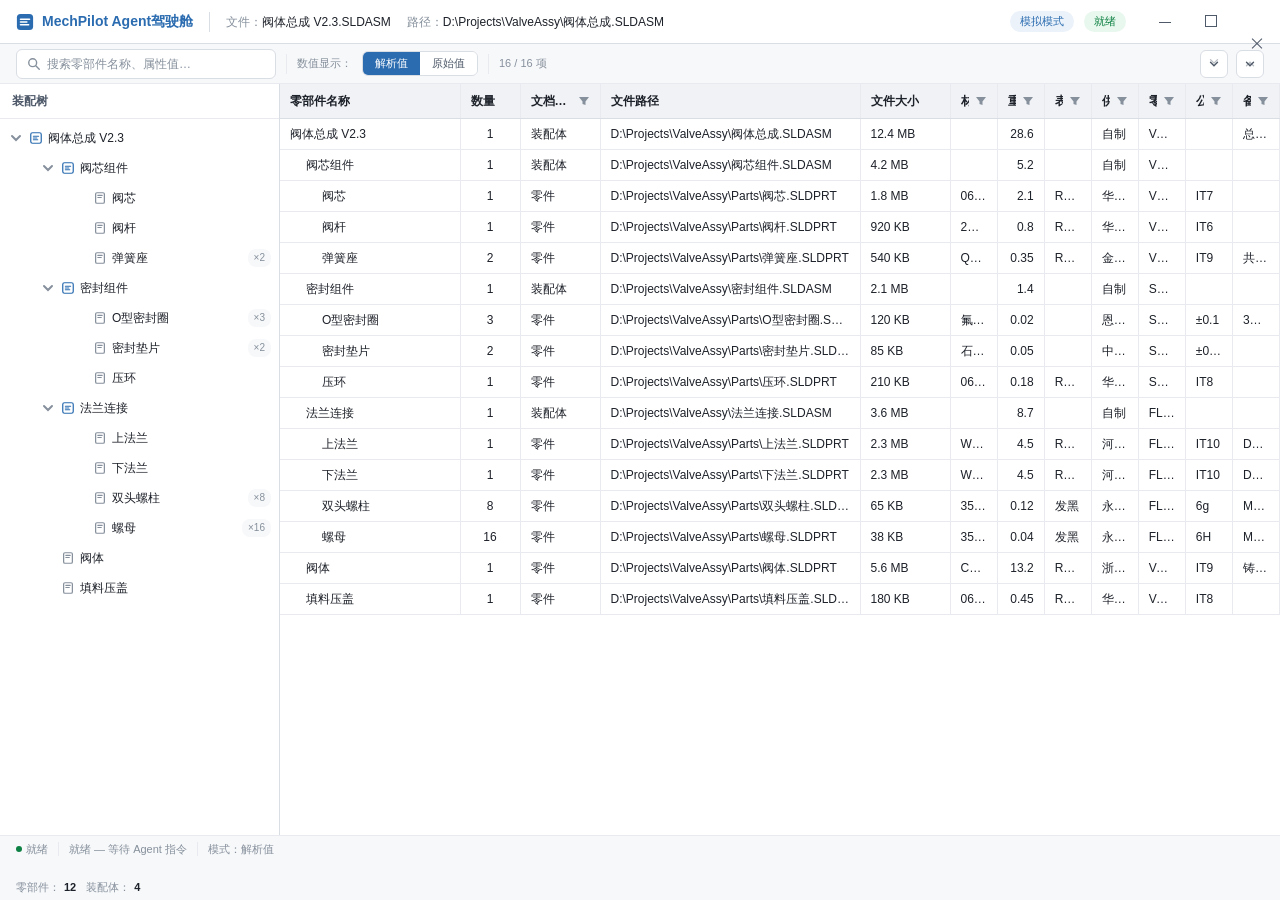
==== src/SwAgentAddin/frontend/property-workbench/index.html @ 8d293921 "Initial commit: MechPilot Cockpit v1.0" ====
<!DOCTYPE html>
<html lang="zh-CN">
<head>
  <meta charset="UTF-8">
  <meta name="viewport" content="width=device-width, initial-scale=1.0">
  <title>MechPilot Agent驾驶舱</title>
  <link rel="stylesheet" href="styles.css">
</head>
<body>
  <div id="app">
    <!-- 顶栏 -->
    <div class="topbar" id="topbar"></div>

    <!-- 工具栏 -->
    <div class="toolbar" id="toolbar"></div>

    <!-- 主内容区 -->
    <div class="main">
      <!-- 左侧：装配树 -->
      <div class="tree-panel" id="tree-panel">
        <div class="tree-panel-header">
          <span>装配树</span>
        </div>
        <div class="tree-scroll" id="tree-scroll"></div>
        <div class="resize-handle" id="resize-handle"></div>
      </div>

      <!-- 右侧：属性表 -->
      <div class="table-panel">
        <div class="table-scroll" id="table-scroll"></div>
      </div>
    </div>

    <!-- 状态栏 -->
    <div class="statusbar" id="statusbar"></div>
  </div>

  <!-- 筛选弹层容器 -->
  <div id="filter-container"></div>

  <!-- Mock 数据（生产环境由 WebView2 注入，不引入此文件） -->
  <script src="mock-data.js"></script>
  <!-- 主逻辑 -->
  <script src="app.js"></script>
</body>
</html>
---- src/SwAgentAddin/frontend/property-workbench/styles.css ----
/**
 * MechPilot Agent驾驶舱 — 样式表
 * 白底、清晰、工程工具风格、非 WinForms 味
 */

/* ── Reset & Base ─────────────────────────────────────── */
*, *::before, *::after { box-sizing: border-box; margin: 0; padding: 0; }

:root {
  --bg:           #ffffff;
  --bg-panel:     #f7f8fa;
  --bg-hover:     #eef1f6;
  --bg-active:    #dce6f5;
  --bg-header:    #f0f2f5;
  --border:       #d9dde4;
  --border-light: #e8eaef;
  --text:         #1d2129;
  --text-sec:     #4e5969;
  --text-dim:     #86909c;
  --accent:       #2b6cb0;
  --accent-light: #ebf2fa;
  --danger:       #cb2b3e;
  --success:      #0d8043;
  --warning:      #d4760a;
  --radius:       6px;
  --shadow:       0 1px 3px rgba(0,0,0,.06);
  --shadow-lg:    0 4px 12px rgba(0,0,0,.08);
  --font:         -apple-system, BlinkMacSystemFont, "Segoe UI", "PingFang SC",
                  "Hiragino Sans GB", "Microsoft YaHei", "Helvetica Neue", sans-serif;
  --mono:         "SF Mono", "Cascadia Code", "Consolas", monospace;
  --transition:   150ms ease;
}

html, body {
  height: 100%;
  font-family: var(--font);
  font-size: 13px;
  color: var(--text);
  background: var(--bg);
  line-height: 1.5;
  -webkit-font-smoothing: antialiased;
  overflow: hidden;
}

/* ── 布局骨架 ────────────────────────────────────────── */
#app {
  display: flex;
  flex-direction: column;
  height: 100vh;
}

/* ── 顶栏 ────────────────────────────────────────────── */
.topbar {
  display: flex;
  align-items: center;
  gap: 16px;
  height: 44px;
  padding: 0 16px;
  background: var(--bg);
  border-bottom: 1px solid var(--border);
  flex-shrink: 0;
}
.topbar-brand {
  display: flex;
  align-items: center;
  gap: 8px;
  font-weight: 600;
  font-size: 14px;
  color: var(--accent);
  white-space: nowrap;
}
.topbar-brand svg { flex-shrink: 0; }
.topbar-divider {
  width: 1px;
  height: 20px;
  background: var(--border);
}
.topbar-info {
  display: flex;
  align-items: center;
  gap: 16px;
  font-size: 12px;
  color: var(--text-sec);
  overflow: hidden;
}
.topbar-info span { white-space: nowrap; }
.topbar-info .label { color: var(--text-dim); }
.topbar-info .value { color: var(--text); font-weight: 500; }
.topbar-right {
  margin-left: auto;
  display: flex;
  align-items: center;
  gap: 10px;
}
.topbar-right .badge {
  display: inline-flex;
  align-items: center;
  gap: 4px;
  padding: 2px 10px;
  border-radius: 12px;
  font-size: 11px;
  font-weight: 500;
}
.badge-mode {
  background: var(--accent-light);
  color: var(--accent);
}
.badge-status {
  background: #e8f8ee;
  color: var(--success);
}
.badge-status.warning {
  background: #fef3e2;
  color: var(--warning);
}

/* ── 工具栏 ──────────────────────────────────────────── */
.window-controls {
  display: flex;
  align-self: stretch;
  margin-right: -16px;
  flex-shrink: 0;
}
.window-btn {
  position: relative;
  width: 46px;
  height: 44px;
  border: 0;
  border-radius: 0;
  background: transparent;
  color: var(--text-sec);
  cursor: default;
}
.window-btn:hover {
  background: var(--bg-hover);
  color: var(--text);
}
.window-btn.window-close:hover {
  background: #e81123;
  color: #fff;
}
.window-btn span,
.window-btn span::before,
.window-btn span::after {
  position: absolute;
  display: block;
  content: "";
}
.window-btn[data-window-command="window_minimize"] span {
  left: 17px;
  top: 22px;
  width: 12px;
  height: 1px;
  background: currentColor;
}
.window-btn[data-window-command="window_maximize"] span {
  left: 17px;
  top: 15px;
  width: 12px;
  height: 12px;
  border: 1px solid currentColor;
}
.window-btn[data-window-command="window_close"] span::before,
.window-btn[data-window-command="window_close"] span::after {
  left: 16px;
  top: 21px;
  width: 14px;
  height: 1px;
  background: currentColor;
}
.window-btn[data-window-command="window_close"] span::before {
  transform: rotate(45deg);
}
.window-btn[data-window-command="window_close"] span::after {
  transform: rotate(-45deg);
}

.toolbar {
  display: flex;
  align-items: center;
  gap: 10px;
  height: 40px;
  padding: 0 16px;
  background: var(--bg-panel);
  border-bottom: 1px solid var(--border-light);
  flex-shrink: 0;
}
.toolbar .search-box {
  display: flex;
  align-items: center;
  gap: 6px;
  background: var(--bg);
  border: 1px solid var(--border);
  border-radius: var(--radius);
  padding: 0 10px;
  height: 30px;
  width: 260px;
  transition: border-color var(--transition);
}
.toolbar .search-box:focus-within {
  border-color: var(--accent);
  box-shadow: 0 0 0 2px rgba(43,108,176,.12);
}
.toolbar .search-box svg { color: var(--text-dim); flex-shrink: 0; }
.toolbar .search-box input {
  border: none;
  outline: none;
  background: transparent;
  font-size: 12px;
  color: var(--text);
  width: 100%;
}
.toolbar .search-box input::placeholder { color: var(--text-dim); }
.toolbar .sep {
  width: 1px;
  height: 20px;
  background: var(--border-light);
}
.toolbar .toggle-group {
  display: flex;
  border: 1px solid var(--border);
  border-radius: var(--radius);
  overflow: hidden;
}
.toolbar .toggle-btn {
  padding: 4px 12px;
  font-size: 11px;
  border: none;
  background: var(--bg);
  color: var(--text-sec);
  cursor: pointer;
  transition: all var(--transition);
}
.toolbar .toggle-btn.active {
  background: var(--accent);
  color: #fff;
}
.toolbar .toggle-btn:not(.active):hover {
  background: var(--bg-hover);
}
.toolbar .toolbar-label {
  font-size: 11px;
  color: var(--text-dim);
  white-space: nowrap;
}
.toolbar .count-badge {
  font-size: 11px;
  color: var(--text-dim);
  white-space: nowrap;
}
.toolbar-right {
  margin-left: auto;
  display: flex;
  align-items: center;
  gap: 8px;
}
.btn-icon {
  display: flex;
  align-items: center;
  justify-content: center;
  width: 28px;
  height: 28px;
  border: 1px solid var(--border);
  border-radius: var(--radius);
  background: var(--bg);
  color: var(--text-sec);
  cursor: pointer;
  transition: all var(--transition);
}
.btn-icon:hover {
  background: var(--bg-hover);
  color: var(--text);
}
.btn-icon.active {
  background: var(--accent-light);
  border-color: var(--accent);
  color: var(--accent);
}

/* ── 主内容区 ────────────────────────────────────────── */
.main {
  display: flex;
  flex: 1;
  min-height: 0;
  overflow: hidden;
}

/* ── 左侧：装配树 ───────────────────────────────────── */
.tree-panel {
  width: 280px;
  min-width: 200px;
  max-width: 420px;
  border-right: 1px solid var(--border);
  display: flex;
  flex-direction: column;
  background: var(--bg);
  flex-shrink: 0;
  position: relative;
}
.tree-panel-header {
  display: flex;
  align-items: center;
  justify-content: space-between;
  padding: 8px 12px;
  border-bottom: 1px solid var(--border-light);
  font-size: 12px;
  font-weight: 600;
  color: var(--text-sec);
}
.tree-panel-header button {
  background: none;
  border: none;
  color: var(--text-dim);
  cursor: pointer;
  padding: 2px;
  border-radius: 3px;
  transition: all var(--transition);
}
.tree-panel-header button:hover {
  background: var(--bg-hover);
  color: var(--text);
}
.tree-scroll {
  flex: 1;
  overflow-y: auto;
  overflow-x: hidden;
  padding: 4px 0;
}
.tree-scroll::-webkit-scrollbar { width: 6px; }
.tree-scroll::-webkit-scrollbar-track { background: transparent; }
.tree-scroll::-webkit-scrollbar-thumb {
  background: var(--border);
  border-radius: 3px;
}
.tree-scroll::-webkit-scrollbar-thumb:hover { background: #b0b5bf; }

/* 树节点 */
.tree-node {
  user-select: none;
}
.tree-row {
  display: flex;
  align-items: center;
  gap: 4px;
  height: 30px;
  padding: 0 8px;
  cursor: pointer;
  transition: background var(--transition);
  white-space: nowrap;
  overflow: hidden;
}
.tree-row:hover { background: var(--bg-hover); }
.tree-row.selected { background: var(--bg-active); }
.tree-row.selected .tree-name { color: var(--accent); font-weight: 600; }
.tree-row.highlighted {
  animation: highlight-pulse 1.5s ease;
}
@keyframes highlight-pulse {
  0%   { background: rgba(43,108,176,.18); }
  100% { background: transparent; }
}
.tree-toggle {
  width: 16px;
  height: 16px;
  display: flex;
  align-items: center;
  justify-content: center;
  flex-shrink: 0;
  color: var(--text-dim);
  transition: transform var(--transition);
}
.tree-toggle.expanded { transform: rotate(90deg); }
.tree-toggle.leaf { visibility: hidden; }
.tree-icon {
  width: 16px;
  height: 16px;
  flex-shrink: 0;
  display: flex;
  align-items: center;
  justify-content: center;
}
.tree-icon svg { width: 14px; height: 14px; }
.tree-name {
  font-size: 12px;
  color: var(--text);
  overflow: hidden;
  text-overflow: ellipsis;
}
.tree-qty {
  margin-left: auto;
  font-size: 10px;
  color: var(--text-dim);
  background: var(--bg-panel);
  border-radius: 8px;
  padding: 0 6px;
  line-height: 18px;
  flex-shrink: 0;
}
.tree-children {
  padding-left: 16px;
}
.tree-children.collapsed { display: none; }

/* 拖拽分隔条 */
.resize-handle {
  position: absolute;
  top: 0;
  right: -3px;
  width: 6px;
  height: 100%;
  cursor: col-resize;
  z-index: 10;
}
.resize-handle:hover,
.resize-handle.active {
  background: rgba(43,108,176,.2);
}

/* ── 右侧：属性表 ───────────────────────────────────── */
.table-panel {
  flex: 1;
  display: flex;
  flex-direction: column;
  min-width: 0;
  background: var(--bg);
}
.table-scroll {
  flex: 1;
  overflow: auto;
}
.table-scroll::-webkit-scrollbar { width: 6px; height: 6px; }
.table-scroll::-webkit-scrollbar-track { background: transparent; }
.table-scroll::-webkit-scrollbar-thumb {
  background: var(--border);
  border-radius: 3px;
}

/* 表格 */
.prop-table {
  width: 100%;
  border-collapse: collapse;
  font-size: 12px;
  table-layout: fixed;
}
.prop-table thead {
  position: sticky;
  top: 0;
  z-index: 5;
}
.prop-table th {
  background: var(--bg-header);
  font-weight: 600;
  text-align: left;
  padding: 0;
  border-bottom: 1px solid var(--border);
  border-right: 1px solid var(--border-light);
  white-space: nowrap;
  position: relative;
  user-select: none;
}
.th-inner {
  display: flex;
  align-items: center;
  height: 34px;
  padding: 0 10px;
  gap: 6px;
}
.th-inner .th-label {
  overflow: hidden;
  text-overflow: ellipsis;
}
.th-filter {
  margin-left: auto;
  display: flex;
  align-items: center;
  gap: 2px;
  cursor: pointer;
  color: var(--text-dim);
  flex-shrink: 0;
}
.th-filter:hover { color: var(--accent); }
.th-filter.active { color: var(--accent); }
.th-filter svg { width: 12px; height: 12px; }

/* 列宽拖拽 */
.th-resize {
  position: absolute;
  top: 0;
  right: -2px;
  width: 4px;
  height: 100%;
  cursor: col-resize;
  z-index: 2;
}
.th-resize:hover { background: var(--accent); }

.prop-table td {
  padding: 6px 10px;
  border-bottom: 1px solid var(--border-light);
  border-right: 1px solid var(--border-light);
  overflow: hidden;
  text-overflow: ellipsis;
  white-space: nowrap;
}
.prop-table tr {
  transition: background var(--transition);
}
.prop-table tbody tr:hover {
  background: var(--bg-hover);
}
.prop-table tbody tr.selected {
  background: var(--bg-active);
}
.prop-table tbody tr.highlighted {
  animation: highlight-pulse 1.5s ease;
}
.prop-table .col-name { width: 180px; }
.prop-table .col-qty  { width: 60px; text-align: center; }
.prop-table .col-type { width: 80px; }
.prop-table .col-path { width: 260px; }
.prop-table .col-size { width: 90px; }
.prop-table .col-custom { min-width: 120px; }

/* 单元格类型标记 */
.cell-raw { color: var(--text-dim); font-family: var(--mono); font-size: 11px; }
.cell-resolved { color: var(--text); }
.cell-number { text-align: right; font-variant-numeric: tabular-nums; }

/* 空状态 */
.table-empty {
  display: flex;
  flex-direction: column;
  align-items: center;
  justify-content: center;
  padding: 60px 20px;
  color: var(--text-dim);
}
.table-empty svg { margin-bottom: 12px; opacity: .4; }
.table-empty p { font-size: 13px; }

/* 筛选弹层 */
.filter-popup {
  position: fixed;
  z-index: 100;
  background: var(--bg);
  border: 1px solid var(--border);
  border-radius: var(--radius);
  box-shadow: var(--shadow-lg);
  padding: 8px;
  min-width: 180px;
  max-height: 260px;
  display: none;
}
.filter-popup.show { display: block; }
.filter-popup input[type="text"] {
  width: 100%;
  border: 1px solid var(--border);
  border-radius: 4px;
  padding: 4px 8px;
  font-size: 12px;
  outline: none;
  margin-bottom: 6px;
}
.filter-popup input[type="text"]:focus {
  border-color: var(--accent);
}
.filter-options {
  max-height: 180px;
  overflow-y: auto;
}
.filter-opt {
  display: flex;
  align-items: center;
  gap: 6px;
  padding: 3px 6px;
  border-radius: 3px;
  cursor: pointer;
  font-size: 12px;
  color: var(--text);
}
.filter-opt:hover { background: var(--bg-hover); }
.filter-opt input[type="checkbox"] {
  accent-color: var(--accent);
}
.filter-actions {
  display: flex;
  gap: 6px;
  margin-top: 6px;
  justify-content: flex-end;
}
.filter-actions button {
  padding: 3px 10px;
  font-size: 11px;
  border: 1px solid var(--border);
  border-radius: 4px;
  background: var(--bg);
  color: var(--text-sec);
  cursor: pointer;
}
.filter-actions button.primary {
  background: var(--accent);
  color: #fff;
  border-color: var(--accent);
}

/* ── 底栏 ────────────────────────────────────────────── */
.statusbar {
  display: flex;
  align-items: center;
  gap: 16px;
  height: 28px;
  padding: 0 16px;
  background: var(--bg-panel);
  border-top: 1px solid var(--border-light);
  font-size: 11px;
  color: var(--text-dim);
  flex-shrink: 0;
}
.statusbar .sep {
  width: 1px;
  height: 14px;
  background: var(--border-light);
}
.statusbar .status-item {
  display: flex;
  align-items: center;
  gap: 4px;
  white-space: nowrap;
}
.statusbar .dot {
  width: 6px;
  height: 6px;
  border-radius: 50%;
  background: var(--success);
}
.statusbar .dot.warning { background: var(--warning); }
.statusbar .dot.error   { background: var(--danger); }

/* ── 实用 ────────────────────────────────────────────── */
.visually-hidden {
  position: absolute;
  width: 1px;
  height: 1px;
  overflow: hidden;
  clip: rect(0,0,0,0);
}

/* ── 响应式 ──────────────────────────────────────────── */
@media (max-width: 900px) {
  .tree-panel { width: 200px; min-width: 160px; }
  .topbar-info { display: none; }
}
@media (max-width: 640px) {
  .tree-panel { display: none; }
  .toolbar .search-box { width: 180px; }
}

/* ── 状态栏双行增强 (Agent K) ─────────────────────── */
.statusbar {
  flex-wrap: wrap;
  height: auto;
  min-height: 28px;
  padding: 2px 16px;
}
.statusbar-row {
  display: flex;
  align-items: center;
  gap: 10px;
  width: 100%;
  height: 22px;
}
.statusbar .dot-real { background: var(--success); }
.statusbar .dot-mock { background: var(--warning); animation: dot-blink 2s infinite; }
@keyframes dot-blink {
  0%, 100% { opacity: 1; }
  50% { opacity: .3; }
}
.status-dim { color: #a8afba; font-size: 10px; }
.status-warn { color: var(--warning); }
.statusbar b { font-weight: 600; color: var(--text); }

/* ── Warnings 弹层 ─────────────────────────────────── */
.warnings-popup {
  position: fixed;
  top: 50%;
  left: 50%;
  transform: translate(-50%, -50%);
  z-index: 200;
  background: var(--bg);
  border: 1px solid var(--border);
  border-radius: var(--radius);
  box-shadow: 0 8px 30px rgba(0,0,0,.15);
  width: 480px;
  max-width: 90vw;
  max-height: 70vh;
  display: flex;
  flex-direction: column;
}
.warnings-popup-header {
  padding: 10px 14px;
  border-bottom: 1px solid var(--border-light);
  font-weight: 600;
  font-size: 13px;
  color: var(--text);
}
.warnings-popup-body {
  flex: 1;
  overflow-y: auto;
  padding: 4px 0;
  max-height: 50vh;
}
.warn-item {
  display: flex;
  align-items: flex-start;
  gap: 8px;
  padding: 6px 14px;
  font-size: 12px;
  border-bottom: 1px solid #f5f5f5;
}
.warn-level {
  font-weight: 600;
  text-transform: uppercase;
  font-size: 10px;
  padding: 1px 5px;
  border-radius: 3px;
  flex-shrink: 0;
  min-width: 52px;
  text-align: center;
}
.warn-target {
  color: var(--accent);
  font-weight: 500;
  flex-shrink: 0;
  min-width: 60px;
}
.warn-msg {
  color: var(--text-sec);
  word-break: break-word;
}
.warn-error .warn-level { background: #fde8ec; color: var(--danger); }
.warn-warning .warn-level { background: #fef3e2; color: var(--warning); }
.warn-info .warn-level { background: #ebf2fa; color: var(--accent); }
.warnings-popup-footer {
  padding: 8px 14px;
  border-top: 1px solid var(--border-light);
  display: flex;
  justify-content: flex-end;
}
.warnings-popup-footer button {
  padding: 4px 16px;
  font-size: 12px;
  border: 1px solid var(--border);
  border-radius: 4px;
  background: var(--bg);
  color: var(--text-sec);
  cursor: pointer;
}
.warnings-popup-footer button.primary {
  background: var(--accent);
  color: #fff;
  border-color: var(--accent);
}

/* ── 抑制/轻化树节点指示器 ─────────────────────────── */
.tree-row .tree-badge {
  display: inline-flex;
  align-items: center;
  font-size: 9px;
  padding: 0 4px;
  border-radius: 3px;
  margin-left: 4px;
  font-weight: 500;
  flex-shrink: 0;
}
.tree-badge-suppressed {
  background: #fde8ec;
  color: var(--danger);
}
.tree-badge-lightweight {
  background: #fef3e2;
  color: var(--warning);
}
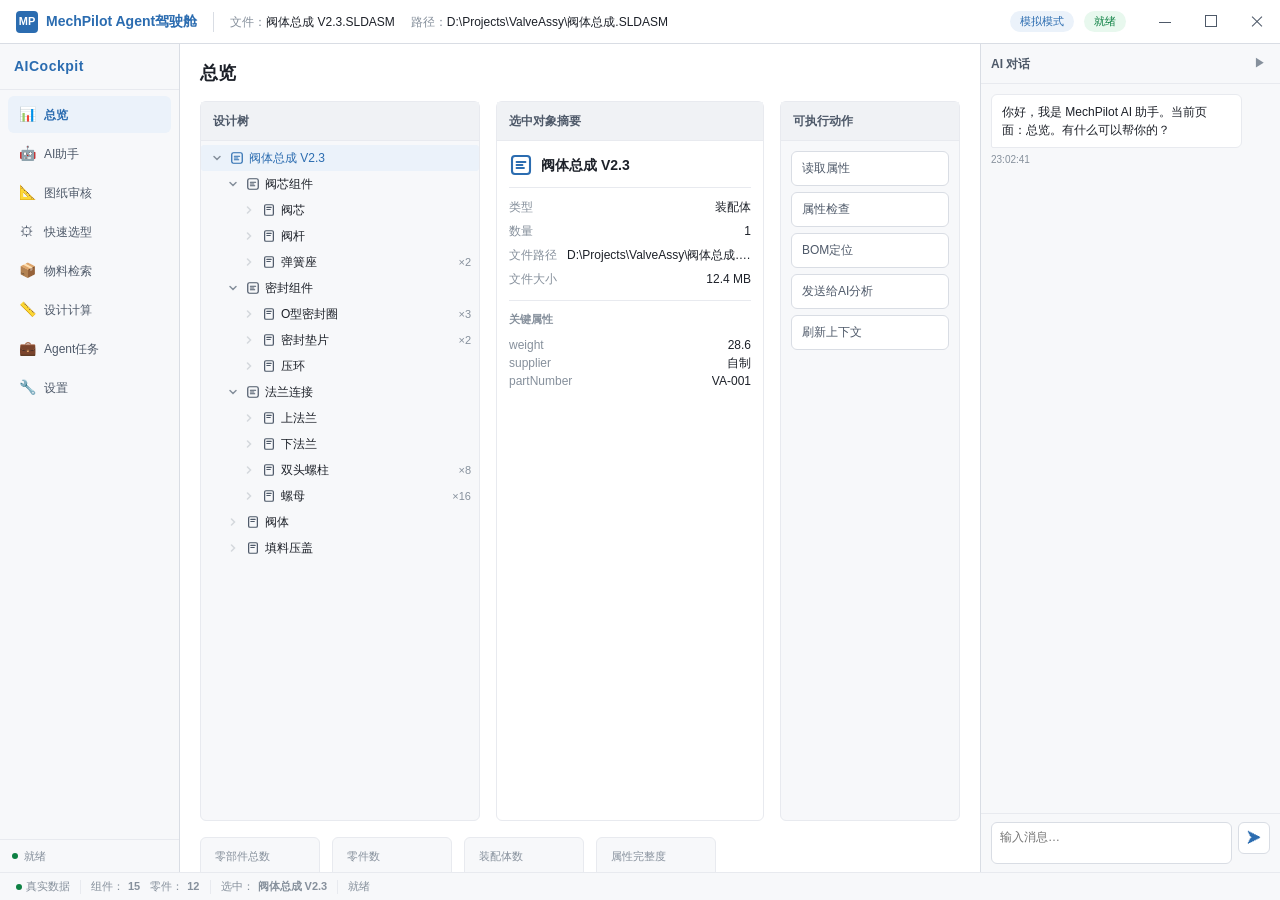
==== commit 8fc46eda: "feat: complete Agent P/S/Q/R architecture — toolbar, routing, Hermes/Hindsight integration Agent P (" ====
--- a/src/SwAgentAddin/frontend/property-workbench/index.html
+++ b/src/SwAgentAddin/frontend/property-workbench/index.html
@@ -11,24 +11,46 @@
     <!-- 顶栏 -->
     <div class="topbar" id="topbar"></div>
 
-    <!-- 工具栏 -->
-    <div class="toolbar" id="toolbar"></div>
+    <!-- 中间区：Sidebar + 主内容 + AI面板 -->
+    <div class="workspace" id="workspace">
+      <!-- 左侧 Sidebar -->
+      <nav class="sidebar" id="sidebar">
+        <div class="sidebar-header">
+          <span class="sidebar-logo">AICockpit</span>
+        </div>
+        <ul class="sidebar-nav" id="sidebar-nav">
+          <li data-page="overview"><span class="nav-icon">&#x1F4CA;</span><span class="nav-label">总览</span></li>
+          <li data-page="assistant"><span class="nav-icon">&#x1F916;</span><span class="nav-label">AI助手</span></li>
+          <li data-page="drawing"><span class="nav-icon">&#x1F4D0;</span><span class="nav-label">图纸审核</span></li>
+          <li data-page="selection"><span class="nav-icon">&#x2699;</span><span class="nav-label">快速选型</span></li>
+          <li data-page="material"><span class="nav-icon">&#x1F4E6;</span><span class="nav-label">物料检索</span></li>
+          <li data-page="design"><span class="nav-icon">&#x1F4CF;</span><span class="nav-label">设计计算</span></li>
+          <li data-page="agent"><span class="nav-icon">&#x1F4BC;</span><span class="nav-label">Agent任务</span></li>
+          <li data-page="settings"><span class="nav-icon">&#x1F527;</span><span class="nav-label">设置</span></li>
+        </ul>
+        <div class="sidebar-footer">
+          <span id="sidebar-status-dot" class="dot"></span>
+          <span id="sidebar-status-text">就绪</span>
+        </div>
+      </nav>
 
-    <!-- 主内容区 -->
-    <div class="main">
-      <!-- 左侧：装配树 -->
-      <div class="tree-panel" id="tree-panel">
-        <div class="tree-panel-header">
-          <span>装配树</span>
+      <!-- 主内容区 -->
+      <main class="page-container" id="page-container"></main>
+
+      <!-- 右侧 AI 面板 -->
+      <aside class="ai-panel" id="ai-panel">
+        <div class="ai-panel-header">
+          <span class="ai-panel-title">AI 对话</span>
+          <button class="ai-panel-toggle" id="ai-panel-toggle" title="收起">&#x25B6;</button>
         </div>
-        <div class="tree-scroll" id="tree-scroll"></div>
-        <div class="resize-handle" id="resize-handle"></div>
-      </div>
-
-      <!-- 右侧：属性表 -->
-      <div class="table-panel">
-        <div class="table-scroll" id="table-scroll"></div>
-      </div>
+        <div class="ai-panel-body">
+          <div class="ai-messages" id="ai-messages"></div>
+          <div class="ai-input-area">
+            <textarea id="ai-input" placeholder="输入消息…" rows="2"></textarea>
+            <button id="ai-send" title="发送">&#x27A4;</button>
+          </div>
+        </div>
+      </aside>
     </div>
 
     <!-- 状态栏 -->
--- a/src/SwAgentAddin/frontend/property-workbench/styles.css
+++ b/src/SwAgentAddin/frontend/property-workbench/styles.css
@@ -1,6 +1,6 @@
 /**
- * MechPilot Agent驾驶舱 — 样式表
- * 白底、清晰、工程工具风格、非 WinForms 味
+ * MechPilot AICockpit — 样式表
+ * 白底、清晰、工程工具风格
  */
 
 /* ── Reset & Base ─────────────────────────────────────── */
@@ -49,13 +49,20 @@
   height: 100vh;
 }
 
+.workspace {
+  display: flex;
+  flex: 1;
+  min-height: 0;
+  overflow: hidden;
+}
+
 /* ── 顶栏 ────────────────────────────────────────────── */
 .topbar {
   display: flex;
   align-items: center;
   gap: 16px;
   height: 44px;
-  padding: 0 16px;
+  padding: 0 0 0 16px;
   background: var(--bg);
   border-bottom: 1px solid var(--border);
   flex-shrink: 0;
@@ -69,7 +76,18 @@
   color: var(--accent);
   white-space: nowrap;
 }
-.topbar-brand svg { flex-shrink: 0; }
+.logo-box {
+  display: inline-flex;
+  align-items: center;
+  justify-content: center;
+  width: 22px;
+  height: 22px;
+  background: var(--accent);
+  color: #fff;
+  border-radius: 4px;
+  font-size: 11px;
+  font-weight: 700;
+}
 .topbar-divider {
   width: 1px;
   height: 20px;
@@ -114,11 +132,10 @@
   color: var(--warning);
 }
 
-/* ── 工具栏 ──────────────────────────────────────────── */
+/* ── Window Controls ─────────────────────────────────── */
 .window-controls {
   display: flex;
   align-self: stretch;
-  margin-right: -16px;
   flex-shrink: 0;
 }
 .window-btn {
@@ -139,9 +156,7 @@
   background: #e81123;
   color: #fff;
 }
-.window-btn span,
-.window-btn span::before,
-.window-btn span::after {
+.window-btn span {
   position: absolute;
   display: block;
   content: "";
@@ -160,8 +175,14 @@
   height: 12px;
   border: 1px solid currentColor;
 }
+.window-btn[data-window-command="window_close"] span {
+  inset: 0;
+}
 .window-btn[data-window-command="window_close"] span::before,
 .window-btn[data-window-command="window_close"] span::after {
+  position: absolute;
+  display: block;
+  content: "";
   left: 16px;
   top: 21px;
   width: 14px;
@@ -175,166 +196,286 @@
   transform: rotate(-45deg);
 }
 
-.toolbar {
-  display: flex;
-  align-items: center;
-  gap: 10px;
+/* ── Sidebar ─────────────────────────────────────────── */
+.sidebar {
+  width: 180px;
+  min-width: 180px;
+  background: var(--bg-panel);
+  border-right: 1px solid var(--border);
+  display: flex;
+  flex-direction: column;
+  flex-shrink: 0;
+  user-select: none;
+}
+.sidebar-header {
+  display: flex;
+  align-items: center;
+  padding: 12px 14px;
+  border-bottom: 1px solid var(--border-light);
+}
+.sidebar-logo {
+  font-weight: 700;
+  font-size: 14px;
+  color: var(--accent);
+  letter-spacing: .5px;
+}
+.sidebar-nav {
+  list-style: none;
+  flex: 1;
+  overflow-y: auto;
+  padding: 6px 8px;
+}
+.sidebar-nav li {
+  display: flex;
+  align-items: center;
+  gap: 8px;
+  padding: 8px 10px;
+  border-radius: var(--radius);
+  font-size: 12px;
+  color: var(--text-sec);
+  cursor: pointer;
+  transition: all var(--transition);
+  margin-bottom: 2px;
+}
+.sidebar-nav li:hover {
+  background: var(--bg-hover);
+  color: var(--text);
+}
+.sidebar-nav li.active {
+  background: var(--accent-light);
+  color: var(--accent);
+  font-weight: 600;
+}
+.nav-icon {
+  font-size: 14px;
+  width: 18px;
+  text-align: center;
+}
+.sidebar-footer {
+  display: flex;
+  align-items: center;
+  gap: 6px;
+  padding: 8px 12px;
+  border-top: 1px solid var(--border-light);
+  font-size: 11px;
+  color: var(--text-dim);
+}
+.sidebar-footer .dot {
+  width: 6px;
+  height: 6px;
+  border-radius: 50%;
+  background: var(--success);
+}
+
+/* ── 主内容区 ────────────────────────────────────────── */
+.page-container {
+  flex: 1;
+  min-width: 0;
+  overflow-y: auto;
+  overflow-x: hidden;
+  padding: 16px 20px;
+  background: var(--bg);
+}
+.page-container::-webkit-scrollbar { width: 6px; }
+.page-container::-webkit-scrollbar-track { background: transparent; }
+.page-container::-webkit-scrollbar-thumb { background: var(--border); border-radius: 3px; }
+.page-container::-webkit-scrollbar-thumb:hover { background: #b0b5bf; }
+
+.page-title {
+  font-size: 18px;
+  font-weight: 600;
+  color: var(--text);
+  margin-bottom: 14px;
+}
+
+/* ── 右侧 AI 面板 ───────────────────────────────────── */
+.ai-panel {
+  width: 300px;
+  min-width: 300px;
+  border-left: 1px solid var(--border);
+  background: var(--bg-panel);
+  display: flex;
+  flex-direction: column;
+  flex-shrink: 0;
+  transition: width var(--transition), min-width var(--transition);
+}
+.ai-panel.collapsed {
+  width: 36px;
+  min-width: 36px;
+}
+.ai-panel.collapsed .ai-panel-body {
+  display: none;
+}
+.ai-panel-header {
+  display: flex;
+  align-items: center;
+  justify-content: space-between;
   height: 40px;
-  padding: 0 16px;
-  background: var(--bg-panel);
+  padding: 0 10px;
   border-bottom: 1px solid var(--border-light);
   flex-shrink: 0;
 }
-.toolbar .search-box {
-  display: flex;
-  align-items: center;
+.ai-panel-title {
+  font-weight: 600;
+  font-size: 12px;
+  color: var(--text-sec);
+}
+.ai-panel.collapsed .ai-panel-title {
+  display: none;
+}
+.ai-panel-toggle {
+  background: none;
+  border: none;
+  color: var(--text-dim);
+  cursor: pointer;
+  font-size: 12px;
+  padding: 2px 4px;
+  border-radius: 3px;
+}
+.ai-panel-toggle:hover {
+  background: var(--bg-hover);
+  color: var(--text);
+}
+.ai-panel-body {
+  display: flex;
+  flex-direction: column;
+  flex: 1;
+  min-height: 0;
+}
+.ai-messages {
+  flex: 1;
+  overflow-y: auto;
+  padding: 10px;
+  display: flex;
+  flex-direction: column;
+  gap: 10px;
+}
+.ai-message {
+  display: flex;
+  flex-direction: column;
+  gap: 4px;
+}
+.ai-message.ai-user { align-items: flex-end; }
+.ai-message.ai-ai   { align-items: flex-start; }
+.ai-message.ai-system { align-items: flex-start; }
+.ai-bubble {
+  max-width: 90%;
+  padding: 8px 10px;
+  border-radius: var(--radius);
+  font-size: 12px;
+  line-height: 1.5;
+  white-space: pre-wrap;
+  word-break: break-word;
+}
+.ai-user .ai-bubble {
+  background: var(--accent);
+  color: #fff;
+  border-bottom-right-radius: 2px;
+}
+.ai-ai .ai-bubble,
+.ai-system .ai-bubble {
+  background: var(--bg);
+  color: var(--text);
+  border: 1px solid var(--border-light);
+  border-bottom-left-radius: 2px;
+}
+.ai-time {
+  font-size: 10px;
+  color: var(--text-dim);
+}
+.ai-input-area {
+  display: flex;
   gap: 6px;
-  background: var(--bg);
+  padding: 8px 10px;
+  border-top: 1px solid var(--border-light);
+  flex-shrink: 0;
+}
+.ai-input-area textarea {
+  flex: 1;
   border: 1px solid var(--border);
   border-radius: var(--radius);
-  padding: 0 10px;
-  height: 30px;
-  width: 260px;
-  transition: border-color var(--transition);
-}
-.toolbar .search-box:focus-within {
+  padding: 6px 8px;
+  font-size: 12px;
+  resize: none;
+  outline: none;
+  font-family: var(--font);
+}
+.ai-input-area textarea:focus {
   border-color: var(--accent);
   box-shadow: 0 0 0 2px rgba(43,108,176,.12);
 }
-.toolbar .search-box svg { color: var(--text-dim); flex-shrink: 0; }
-.toolbar .search-box input {
-  border: none;
-  outline: none;
-  background: transparent;
-  font-size: 12px;
-  color: var(--text);
-  width: 100%;
-}
-.toolbar .search-box input::placeholder { color: var(--text-dim); }
-.toolbar .sep {
-  width: 1px;
-  height: 20px;
-  background: var(--border-light);
-}
-.toolbar .toggle-group {
-  display: flex;
+.ai-input-area button {
+  width: 32px;
+  height: 32px;
   border: 1px solid var(--border);
   border-radius: var(--radius);
-  overflow: hidden;
-}
-.toolbar .toggle-btn {
-  padding: 4px 12px;
-  font-size: 11px;
-  border: none;
-  background: var(--bg);
-  color: var(--text-sec);
+  background: var(--bg);
+  color: var(--accent);
   cursor: pointer;
-  transition: all var(--transition);
-}
-.toolbar .toggle-btn.active {
-  background: var(--accent);
-  color: #fff;
-}
-.toolbar .toggle-btn:not(.active):hover {
-  background: var(--bg-hover);
-}
-.toolbar .toolbar-label {
-  font-size: 11px;
-  color: var(--text-dim);
-  white-space: nowrap;
-}
-.toolbar .count-badge {
-  font-size: 11px;
-  color: var(--text-dim);
-  white-space: nowrap;
-}
-.toolbar-right {
-  margin-left: auto;
-  display: flex;
-  align-items: center;
-  gap: 8px;
-}
-.btn-icon {
+  font-size: 14px;
   display: flex;
   align-items: center;
   justify-content: center;
-  width: 28px;
-  height: 28px;
-  border: 1px solid var(--border);
-  border-radius: var(--radius);
-  background: var(--bg);
-  color: var(--text-sec);
-  cursor: pointer;
-  transition: all var(--transition);
-}
-.btn-icon:hover {
-  background: var(--bg-hover);
-  color: var(--text);
-}
-.btn-icon.active {
+}
+.ai-input-area button:hover {
   background: var(--accent-light);
-  border-color: var(--accent);
-  color: var(--accent);
-}
-
-/* ── 主内容区 ────────────────────────────────────────── */
-.main {
-  display: flex;
-  flex: 1;
-  min-height: 0;
-  overflow: hidden;
-}
-
-/* ── 左侧：装配树 ───────────────────────────────────── */
-.tree-panel {
+}
+
+/* ── 总览页面布局 ──────────────────────────────────────── */
+.overview-layout {
+  display: flex;
+  gap: 16px;
+  height: calc(100vh - 180px);
+  min-height: 300px;
+}
+.overview-left {
   width: 280px;
+  min-width: 240px;
+  display: flex;
+  flex-direction: column;
+  border: 1px solid var(--border-light);
+  border-radius: var(--radius);
+  background: var(--bg-panel);
+}
+.overview-center {
+  flex: 1;
   min-width: 200px;
-  max-width: 420px;
-  border-right: 1px solid var(--border);
-  display: flex;
-  flex-direction: column;
-  background: var(--bg);
-  flex-shrink: 0;
-  position: relative;
-}
-.tree-panel-header {
-  display: flex;
-  align-items: center;
-  justify-content: space-between;
-  padding: 8px 12px;
+  display: flex;
+  flex-direction: column;
+  border: 1px solid var(--border-light);
+  border-radius: var(--radius);
+  background: var(--bg);
+}
+.overview-right {
+  width: 180px;
+  min-width: 160px;
+  display: flex;
+  flex-direction: column;
+  border: 1px solid var(--border-light);
+  border-radius: var(--radius);
+  background: var(--bg-panel);
+}
+.panel-header {
+  padding: 10px 12px;
+  background: var(--bg-header);
   border-bottom: 1px solid var(--border-light);
-  font-size: 12px;
   font-weight: 600;
-  color: var(--text-sec);
-}
-.tree-panel-header button {
-  background: none;
-  border: none;
-  color: var(--text-dim);
-  cursor: pointer;
-  padding: 2px;
-  border-radius: 3px;
-  transition: all var(--transition);
-}
-.tree-panel-header button:hover {
-  background: var(--bg-hover);
-  color: var(--text);
-}
-.tree-scroll {
+  font-size: 12px;
+  color: var(--text-sec);
+}
+.design-tree-container {
   flex: 1;
   overflow-y: auto;
-  overflow-x: hidden;
   padding: 4px 0;
 }
-.tree-scroll::-webkit-scrollbar { width: 6px; }
-.tree-scroll::-webkit-scrollbar-track { background: transparent; }
-.tree-scroll::-webkit-scrollbar-thumb {
-  background: var(--border);
-  border-radius: 3px;
-}
-.tree-scroll::-webkit-scrollbar-thumb:hover { background: #b0b5bf; }
-
-/* 树节点 */
+.design-tree-container::-webkit-scrollbar { width: 6px; }
+.design-tree-container::-webkit-scrollbar-track { background: transparent; }
+.design-tree-container::-webkit-scrollbar-thumb { background: var(--border); border-radius: 3px; }
+
+/* ── 设计树 ────────────────────────────────────────────── */
+.design-tree {
+  font-size: 12px;
+}
 .tree-node {
   user-select: none;
 }
@@ -342,22 +483,17 @@
   display: flex;
   align-items: center;
   gap: 4px;
-  height: 30px;
-  padding: 0 8px;
+  padding: 4px 8px;
   cursor: pointer;
+  border-radius: 3px;
   transition: background var(--transition);
-  white-space: nowrap;
-  overflow: hidden;
-}
-.tree-row:hover { background: var(--bg-hover); }
-.tree-row.selected { background: var(--bg-active); }
-.tree-row.selected .tree-name { color: var(--accent); font-weight: 600; }
-.tree-row.highlighted {
-  animation: highlight-pulse 1.5s ease;
-}
-@keyframes highlight-pulse {
-  0%   { background: rgba(43,108,176,.18); }
-  100% { background: transparent; }
+}
+.tree-row:hover {
+  background: var(--bg-hover);
+}
+.tree-row.selected {
+  background: var(--accent-light);
+  color: var(--accent);
 }
 .tree-toggle {
   width: 16px;
@@ -365,245 +501,447 @@
   display: flex;
   align-items: center;
   justify-content: center;
+  color: var(--text-dim);
   flex-shrink: 0;
-  color: var(--text-dim);
-  transition: transform var(--transition);
-}
-.tree-toggle.expanded { transform: rotate(90deg); }
-.tree-toggle.leaf { visibility: hidden; }
+}
+.tree-toggle svg {
+  width: 12px;
+  height: 12px;
+}
+.tree-toggle.expanded svg {
+  transform: rotate(90deg);
+}
+.tree-toggle.leaf {
+  opacity: 0.3;
+}
 .tree-icon {
   width: 16px;
   height: 16px;
+  display: flex;
+  align-items: center;
+  justify-content: center;
+  color: var(--text-sec);
   flex-shrink: 0;
-  display: flex;
-  align-items: center;
-  justify-content: center;
-}
-.tree-icon svg { width: 14px; height: 14px; }
+}
+.tree-icon svg {
+  width: 14px;
+  height: 14px;
+}
+.tree-row.selected .tree-icon {
+  color: var(--accent);
+}
 .tree-name {
-  font-size: 12px;
-  color: var(--text);
+  flex: 1;
   overflow: hidden;
   text-overflow: ellipsis;
+  white-space: nowrap;
+  font-weight: 500;
 }
 .tree-qty {
+  font-size: 11px;
+  color: var(--text-dim);
+  margin-left: 2px;
+}
+.tree-badge {
+  font-size: 10px;
+  padding: 1px 4px;
+  border-radius: 3px;
+  margin-left: 4px;
+}
+.tree-badge-suppressed {
+  background: #fdeaea;
+  color: var(--danger);
+}
+.tree-badge-lightweight {
+  background: #fef3e2;
+  color: var(--warning);
+}
+.tree-children {
+  display: flex;
+  flex-direction: column;
+}
+.tree-empty {
+  padding: 20px;
+  text-align: center;
+  color: var(--text-dim);
+  font-size: 12px;
+}
+
+/* ── 摘要卡片 ──────────────────────────────────────────── */
+.summary-card {
+  flex: 1;
+  overflow-y: auto;
+  padding: 12px;
+}
+.summary-header {
+  display: flex;
+  align-items: center;
+  gap: 8px;
+  padding-bottom: 10px;
+  border-bottom: 1px solid var(--border-light);
+  margin-bottom: 10px;
+}
+.summary-icon {
+  width: 24px;
+  height: 24px;
+  color: var(--accent);
+}
+.summary-icon svg {
+  width: 24px;
+  height: 24px;
+}
+.summary-name {
+  font-size: 14px;
+  font-weight: 600;
+  color: var(--text);
+}
+.summary-body {
+  display: flex;
+  flex-direction: column;
+  gap: 6px;
+}
+.summary-body .kv .v.warn {
+  color: var(--warning);
+}
+.summary-props {
+  margin-top: 12px;
+  padding-top: 10px;
+  border-top: 1px solid var(--border-light);
+}
+.props-title {
+  font-size: 11px;
+  color: var(--text-dim);
+  font-weight: 600;
+  margin-bottom: 8px;
+}
+
+/* ── 动作列表 ──────────────────────────────────────────── */
+.action-list {
+  flex: 1;
+  display: flex;
+  flex-direction: column;
+  gap: 6px;
+  padding: 10px;
+}
+.action-btn {
+  width: 100%;
+  padding: 8px 10px;
+  border: 1px solid var(--border);
+  border-radius: var(--radius);
+  background: var(--bg);
+  color: var(--text-sec);
+  font-size: 12px;
+  font-weight: 500;
+  cursor: pointer;
+  transition: all var(--transition);
+  text-align: left;
+}
+.action-btn:hover:not(:disabled) {
+  background: var(--accent-light);
+  border-color: var(--accent);
+  color: var(--accent);
+}
+.action-btn:disabled {
+  opacity: 0.5;
+  cursor: not-allowed;
+}
+
+/* ── 总览底部统计 ──────────────────────────────────────── */
+.overview-bottom {
+  margin-top: 16px;
+}
+.stats-row {
+  display: flex;
+  gap: 12px;
+}
+.stat-card {
+  display: flex;
+  flex-direction: column;
+  gap: 4px;
+  padding: 10px 14px;
+  background: var(--bg-panel);
+  border: 1px solid var(--border-light);
+  border-radius: var(--radius);
+  min-width: 120px;
+}
+.stat-label {
+  font-size: 11px;
+  color: var(--text-dim);
+}
+.stat-value {
+  font-size: 18px;
+  font-weight: 600;
+  color: var(--accent);
+}
+
+/* ── RAG 状态 ──────────────────────────────────────────── */
+.rag-status {
+  display: flex;
+  align-items: center;
+  gap: 8px;
+  padding: 8px 12px;
+  background: var(--bg-panel);
+  border: 1px solid var(--border-light);
+  border-radius: var(--radius);
+}
+.rag-dot {
+  width: 8px;
+  height: 8px;
+  border-radius: 50%;
+}
+.rag-dot.online { background: var(--success); }
+.rag-dot.offline { background: var(--warning); animation: dot-blink 2s infinite; }
+.rag-label {
+  font-size: 12px;
+  color: var(--text-sec);
+}
+.rag-provider {
+  font-size: 11px;
+  color: var(--text-dim);
   margin-left: auto;
-  font-size: 10px;
-  color: var(--text-dim);
+}
+.rag-config {
+  display: flex;
+  flex-direction: column;
+  gap: 4px;
+  padding: 8px 12px;
+  background: var(--bg);
+  border: 1px solid var(--border-light);
+  border-radius: var(--radius);
+  font-size: 11px;
+}
+.rag-table th:nth-child(6),
+.rag-table td:nth-child(6) {
+  text-align: right;
+  color: var(--accent);
+  font-weight: 500;
+}
+
+/* ── 卡片与总览（旧版兼容）────────────────────────────── */
+.overview-grid {
+  display: grid;
+  grid-template-columns: repeat(auto-fill, minmax(280px, 1fr));
+  gap: 14px;
+}
+.card {
+  background: var(--bg);
+  border: 1px solid var(--border-light);
+  border-radius: var(--radius);
+  box-shadow: var(--shadow);
+  overflow: hidden;
+}
+.card-header {
+  padding: 10px 12px;
+  background: var(--bg-header);
+  border-bottom: 1px solid var(--border-light);
+  font-weight: 600;
+  font-size: 12px;
+  color: var(--text-sec);
+}
+.card-body {
+  padding: 12px;
+  display: flex;
+  flex-direction: column;
+  gap: 8px;
+}
+.kv {
+  display: flex;
+  justify-content: space-between;
+  align-items: center;
+  font-size: 12px;
+  gap: 10px;
+}
+.kv .k {
+  color: var(--text-dim);
+  flex-shrink: 0;
+}
+.kv .v {
+  color: var(--text);
+  font-weight: 500;
+  text-align: right;
+  overflow: hidden;
+  text-overflow: ellipsis;
+  white-space: nowrap;
+}
+.progress-wrap {
+  display: flex;
+  align-items: center;
+  gap: 8px;
+  height: 20px;
+}
+.progress-wrap.mini { height: 14px; }
+.progress-bar {
+  flex: 1;
+  height: 8px;
+  background: var(--accent);
+  border-radius: 4px;
+  transition: width .4s ease;
+}
+.progress-text {
+  font-size: 11px;
+  color: var(--text-dim);
+  min-width: 30px;
+  text-align: right;
+}
+.simple-list {
+  list-style: none;
+  font-size: 12px;
+  color: var(--text-sec);
+}
+.simple-list li {
+  padding: 4px 0;
+  border-bottom: 1px solid var(--border-light);
+}
+.simple-list li:last-child { border-bottom: none; }
+
+/* ── 通用页面组件 ────────────────────────────────────── */
+.ai-page {
+  display: flex;
+  flex-direction: column;
+  gap: 12px;
+  max-width: 720px;
+}
+.assistant-intro {
+  font-size: 12px;
+  color: var(--text-sec);
   background: var(--bg-panel);
-  border-radius: 8px;
-  padding: 0 6px;
-  line-height: 18px;
-  flex-shrink: 0;
-}
-.tree-children {
-  padding-left: 16px;
-}
-.tree-children.collapsed { display: none; }
-
-/* 拖拽分隔条 */
-.resize-handle {
-  position: absolute;
-  top: 0;
-  right: -3px;
-  width: 6px;
-  height: 100%;
-  cursor: col-resize;
-  z-index: 10;
-}
-.resize-handle:hover,
-.resize-handle.active {
-  background: rgba(43,108,176,.2);
-}
-
-/* ── 右侧：属性表 ───────────────────────────────────── */
-.table-panel {
-  flex: 1;
-  display: flex;
-  flex-direction: column;
-  min-width: 0;
-  background: var(--bg);
-}
-.table-scroll {
-  flex: 1;
+  border: 1px solid var(--border-light);
+  border-radius: var(--radius);
+  padding: 10px 12px;
+}
+.assistant-intro code {
+  background: var(--bg-active);
+  padding: 1px 4px;
+  border-radius: 3px;
+  font-family: var(--mono);
+  font-size: 11px;
+}
+.chat-clone {
+  display: flex;
+  flex-direction: column;
+  gap: 10px;
+  margin-top: 4px;
+}
+.form-row {
+  display: flex;
+  flex-direction: column;
+  gap: 6px;
+}
+.form-row label {
+  font-size: 12px;
+  font-weight: 500;
+  color: var(--text-sec);
+}
+.form-row input,
+.form-row select,
+.form-row textarea {
+  border: 1px solid var(--border);
+  border-radius: var(--radius);
+  padding: 6px 8px;
+  font-size: 12px;
+  font-family: var(--font);
+  color: var(--text);
+  outline: none;
+  background: var(--bg);
+}
+.form-row input:focus,
+.form-row select:focus,
+.form-row textarea:focus {
+  border-color: var(--accent);
+  box-shadow: 0 0 0 2px rgba(43,108,176,.12);
+}
+.form-actions {
+  display: flex;
+  gap: 8px;
+}
+.btn-primary,
+.btn-secondary {
+  padding: 6px 14px;
+  border-radius: var(--radius);
+  font-size: 12px;
+  font-weight: 500;
+  cursor: pointer;
+  border: 1px solid transparent;
+  transition: all var(--transition);
+}
+.btn-primary {
+  background: var(--accent);
+  color: #fff;
+}
+.btn-primary:hover {
+  background: #225a94;
+}
+.btn-secondary {
+  background: var(--bg);
+  color: var(--text-sec);
+  border-color: var(--border);
+}
+.btn-secondary:hover {
+  background: var(--bg-hover);
+}
+.result-box {
+  background: var(--bg-panel);
+  border: 1px solid var(--border-light);
+  border-radius: var(--radius);
+  padding: 12px;
+  min-height: 60px;
+}
+.hint {
+  font-size: 12px;
+  color: var(--text-dim);
+}
+.info {
+  font-size: 12px;
+  color: var(--accent);
+  margin-bottom: 6px;
+}
+.warn {
+  font-size: 12px;
+  color: var(--warning);
+  margin-bottom: 6px;
+}
+pre.debug {
+  background: var(--bg);
+  border: 1px solid var(--border-light);
+  border-radius: var(--radius);
+  padding: 8px;
+  font-family: var(--mono);
+  font-size: 11px;
+  color: var(--text-sec);
   overflow: auto;
-}
-.table-scroll::-webkit-scrollbar { width: 6px; height: 6px; }
-.table-scroll::-webkit-scrollbar-track { background: transparent; }
-.table-scroll::-webkit-scrollbar-thumb {
-  background: var(--border);
-  border-radius: 3px;
-}
-
-/* 表格 */
-.prop-table {
+  white-space: pre-wrap;
+  word-break: break-word;
+}
+.calc-result {
+  display: flex;
+  flex-direction: column;
+  gap: 6px;
+}
+
+/* ── 数据表格 ────────────────────────────────────────── */
+.data-table {
   width: 100%;
   border-collapse: collapse;
   font-size: 12px;
-  table-layout: fixed;
-}
-.prop-table thead {
-  position: sticky;
-  top: 0;
-  z-index: 5;
-}
-.prop-table th {
+}
+.data-table thead th {
   background: var(--bg-header);
   font-weight: 600;
   text-align: left;
-  padding: 0;
+  padding: 6px 8px;
   border-bottom: 1px solid var(--border);
-  border-right: 1px solid var(--border-light);
-  white-space: nowrap;
-  position: relative;
-  user-select: none;
-}
-.th-inner {
-  display: flex;
-  align-items: center;
-  height: 34px;
-  padding: 0 10px;
-  gap: 6px;
-}
-.th-inner .th-label {
-  overflow: hidden;
-  text-overflow: ellipsis;
-}
-.th-filter {
-  margin-left: auto;
-  display: flex;
-  align-items: center;
-  gap: 2px;
-  cursor: pointer;
-  color: var(--text-dim);
-  flex-shrink: 0;
-}
-.th-filter:hover { color: var(--accent); }
-.th-filter.active { color: var(--accent); }
-.th-filter svg { width: 12px; height: 12px; }
-
-/* 列宽拖拽 */
-.th-resize {
-  position: absolute;
-  top: 0;
-  right: -2px;
-  width: 4px;
-  height: 100%;
-  cursor: col-resize;
-  z-index: 2;
-}
-.th-resize:hover { background: var(--accent); }
-
-.prop-table td {
-  padding: 6px 10px;
+  color: var(--text-sec);
+}
+.data-table tbody td {
+  padding: 6px 8px;
   border-bottom: 1px solid var(--border-light);
-  border-right: 1px solid var(--border-light);
-  overflow: hidden;
-  text-overflow: ellipsis;
-  white-space: nowrap;
-}
-.prop-table tr {
-  transition: background var(--transition);
-}
-.prop-table tbody tr:hover {
+  color: var(--text);
+}
+.data-table tbody tr:hover {
   background: var(--bg-hover);
 }
-.prop-table tbody tr.selected {
-  background: var(--bg-active);
-}
-.prop-table tbody tr.highlighted {
-  animation: highlight-pulse 1.5s ease;
-}
-.prop-table .col-name { width: 180px; }
-.prop-table .col-qty  { width: 60px; text-align: center; }
-.prop-table .col-type { width: 80px; }
-.prop-table .col-path { width: 260px; }
-.prop-table .col-size { width: 90px; }
-.prop-table .col-custom { min-width: 120px; }
-
-/* 单元格类型标记 */
-.cell-raw { color: var(--text-dim); font-family: var(--mono); font-size: 11px; }
-.cell-resolved { color: var(--text); }
-.cell-number { text-align: right; font-variant-numeric: tabular-nums; }
-
-/* 空状态 */
-.table-empty {
-  display: flex;
-  flex-direction: column;
-  align-items: center;
-  justify-content: center;
-  padding: 60px 20px;
-  color: var(--text-dim);
-}
-.table-empty svg { margin-bottom: 12px; opacity: .4; }
-.table-empty p { font-size: 13px; }
-
-/* 筛选弹层 */
-.filter-popup {
-  position: fixed;
-  z-index: 100;
-  background: var(--bg);
-  border: 1px solid var(--border);
-  border-radius: var(--radius);
-  box-shadow: var(--shadow-lg);
-  padding: 8px;
-  min-width: 180px;
-  max-height: 260px;
-  display: none;
-}
-.filter-popup.show { display: block; }
-.filter-popup input[type="text"] {
-  width: 100%;
-  border: 1px solid var(--border);
-  border-radius: 4px;
-  padding: 4px 8px;
-  font-size: 12px;
-  outline: none;
-  margin-bottom: 6px;
-}
-.filter-popup input[type="text"]:focus {
-  border-color: var(--accent);
-}
-.filter-options {
-  max-height: 180px;
-  overflow-y: auto;
-}
-.filter-opt {
-  display: flex;
-  align-items: center;
-  gap: 6px;
-  padding: 3px 6px;
-  border-radius: 3px;
-  cursor: pointer;
-  font-size: 12px;
-  color: var(--text);
-}
-.filter-opt:hover { background: var(--bg-hover); }
-.filter-opt input[type="checkbox"] {
-  accent-color: var(--accent);
-}
-.filter-actions {
-  display: flex;
-  gap: 6px;
-  margin-top: 6px;
-  justify-content: flex-end;
-}
-.filter-actions button {
-  padding: 3px 10px;
-  font-size: 11px;
-  border: 1px solid var(--border);
-  border-radius: 4px;
-  background: var(--bg);
-  color: var(--text-sec);
-  cursor: pointer;
-}
-.filter-actions button.primary {
-  background: var(--accent);
-  color: #fff;
-  border-color: var(--accent);
-}
-
-/* ── 底栏 ────────────────────────────────────────────── */
+
+/* ── 状态栏 ──────────────────────────────────────────── */
 .statusbar {
   display: flex;
   align-items: center;
@@ -635,39 +973,11 @@
 }
 .statusbar .dot.warning { background: var(--warning); }
 .statusbar .dot.error   { background: var(--danger); }
-
-/* ── 实用 ────────────────────────────────────────────── */
-.visually-hidden {
-  position: absolute;
-  width: 1px;
-  height: 1px;
-  overflow: hidden;
-  clip: rect(0,0,0,0);
-}
-
-/* ── 响应式 ──────────────────────────────────────────── */
-@media (max-width: 900px) {
-  .tree-panel { width: 200px; min-width: 160px; }
-  .topbar-info { display: none; }
-}
-@media (max-width: 640px) {
-  .tree-panel { display: none; }
-  .toolbar .search-box { width: 180px; }
-}
-
-/* ── 状态栏双行增强 (Agent K) ─────────────────────── */
-.statusbar {
-  flex-wrap: wrap;
-  height: auto;
-  min-height: 28px;
-  padding: 2px 16px;
-}
 .statusbar-row {
   display: flex;
   align-items: center;
   gap: 10px;
   width: 100%;
-  height: 22px;
 }
 .statusbar .dot-real { background: var(--success); }
 .statusbar .dot-mock { background: var(--warning); animation: dot-blink 2s infinite; }
@@ -675,108 +985,16 @@
   0%, 100% { opacity: 1; }
   50% { opacity: .3; }
 }
-.status-dim { color: #a8afba; font-size: 10px; }
-.status-warn { color: var(--warning); }
-.statusbar b { font-weight: 600; color: var(--text); }
-
-/* ── Warnings 弹层 ─────────────────────────────────── */
-.warnings-popup {
-  position: fixed;
-  top: 50%;
-  left: 50%;
-  transform: translate(-50%, -50%);
-  z-index: 200;
-  background: var(--bg);
-  border: 1px solid var(--border);
-  border-radius: var(--radius);
-  box-shadow: 0 8px 30px rgba(0,0,0,.15);
-  width: 480px;
-  max-width: 90vw;
-  max-height: 70vh;
-  display: flex;
-  flex-direction: column;
-}
-.warnings-popup-header {
-  padding: 10px 14px;
-  border-bottom: 1px solid var(--border-light);
-  font-weight: 600;
-  font-size: 13px;
-  color: var(--text);
-}
-.warnings-popup-body {
-  flex: 1;
-  overflow-y: auto;
-  padding: 4px 0;
-  max-height: 50vh;
-}
-.warn-item {
-  display: flex;
-  align-items: flex-start;
-  gap: 8px;
-  padding: 6px 14px;
-  font-size: 12px;
-  border-bottom: 1px solid #f5f5f5;
-}
-.warn-level {
-  font-weight: 600;
-  text-transform: uppercase;
-  font-size: 10px;
-  padding: 1px 5px;
-  border-radius: 3px;
-  flex-shrink: 0;
-  min-width: 52px;
-  text-align: center;
-}
-.warn-target {
-  color: var(--accent);
-  font-weight: 500;
-  flex-shrink: 0;
-  min-width: 60px;
-}
-.warn-msg {
-  color: var(--text-sec);
-  word-break: break-word;
-}
-.warn-error .warn-level { background: #fde8ec; color: var(--danger); }
-.warn-warning .warn-level { background: #fef3e2; color: var(--warning); }
-.warn-info .warn-level { background: #ebf2fa; color: var(--accent); }
-.warnings-popup-footer {
-  padding: 8px 14px;
-  border-top: 1px solid var(--border-light);
-  display: flex;
-  justify-content: flex-end;
-}
-.warnings-popup-footer button {
-  padding: 4px 16px;
-  font-size: 12px;
-  border: 1px solid var(--border);
-  border-radius: 4px;
-  background: var(--bg);
-  color: var(--text-sec);
-  cursor: pointer;
-}
-.warnings-popup-footer button.primary {
-  background: var(--accent);
-  color: #fff;
-  border-color: var(--accent);
-}
-
-/* ── 抑制/轻化树节点指示器 ─────────────────────────── */
-.tree-row .tree-badge {
-  display: inline-flex;
-  align-items: center;
-  font-size: 9px;
-  padding: 0 4px;
-  border-radius: 3px;
-  margin-left: 4px;
-  font-weight: 500;
-  flex-shrink: 0;
-}
-.tree-badge-suppressed {
-  background: #fde8ec;
-  color: var(--danger);
-}
-.tree-badge-lightweight {
-  background: #fef3e2;
-  color: var(--warning);
-}
+
+/* ── 响应式 ──────────────────────────────────────────── */
+@media (max-width: 960px) {
+  .ai-panel { width: 240px; min-width: 240px; }
+  .overview-grid { grid-template-columns: 1fr; }
+}
+@media (max-width: 720px) {
+  .sidebar { width: 44px; min-width: 44px; }
+  .sidebar-logo, .nav-label, .sidebar-footer { display: none; }
+  .sidebar-nav { padding: 6px 4px; }
+  .sidebar-nav li { justify-content: center; padding: 8px 4px; }
+  .ai-panel { display: none; }
+}
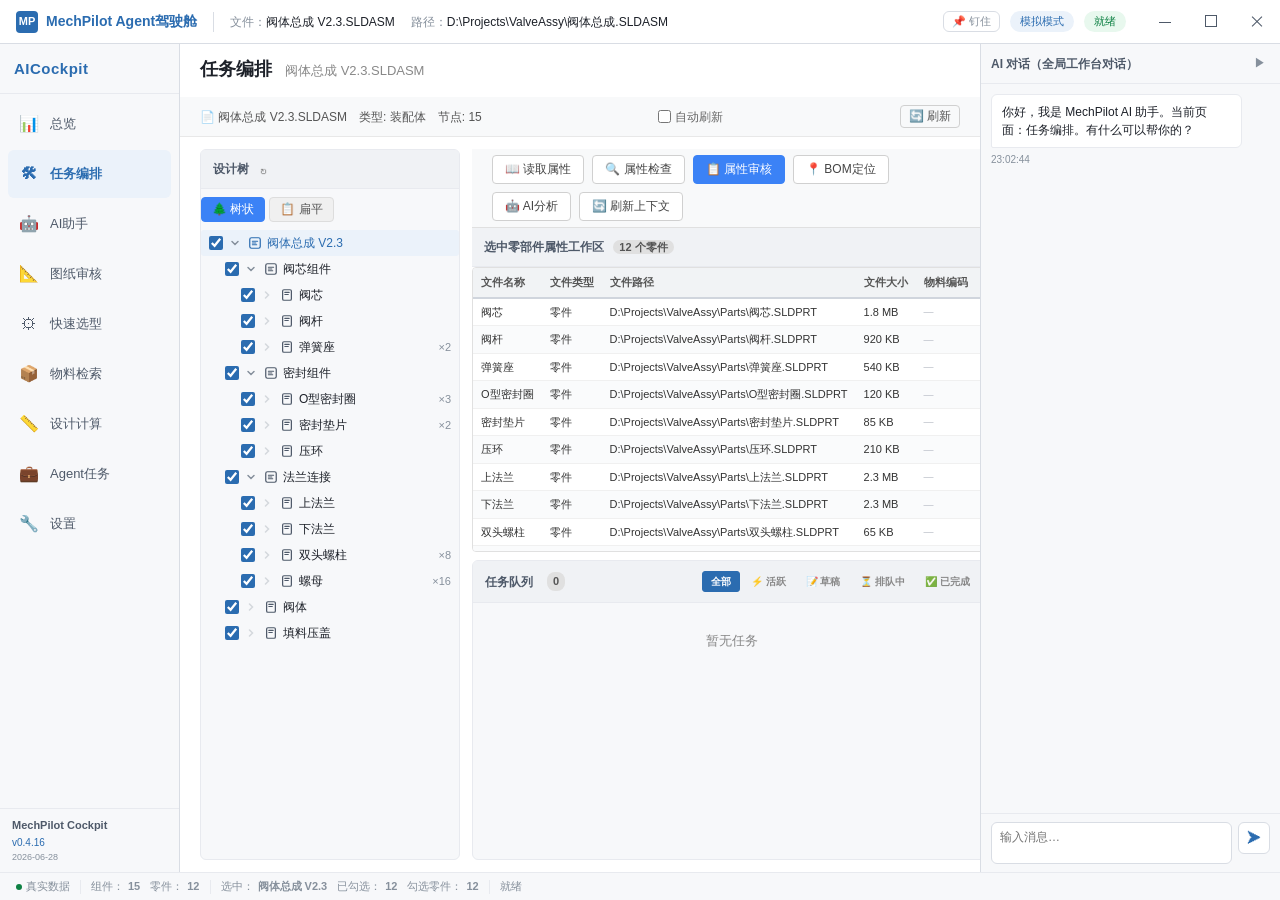
==== commit 2dee6abb: "feat(cockpit): Round-004 任务编排页多轮交互与窗口生命周期修复 CKP-004-09: 钉住还原2x居中、整行勾选联动、扁平视图分区、属性读取展示、动作栏置顶 CKP-004-" ====
--- a/src/SwAgentAddin/frontend/property-workbench/index.html
+++ b/src/SwAgentAddin/frontend/property-workbench/index.html
@@ -19,7 +19,8 @@
           <span class="sidebar-logo">AICockpit</span>
         </div>
         <ul class="sidebar-nav" id="sidebar-nav">
-          <li data-page="overview"><span class="nav-icon">&#x1F4CA;</span><span class="nav-label">总览</span></li>
+          <li data-page="dashboard"><span class="nav-icon">&#x1F4CA;</span><span class="nav-label">总览</span></li>
+          <li data-page="workspace"><span class="nav-icon">&#x1F6E0;</span><span class="nav-label">任务编排</span></li>
           <li data-page="assistant"><span class="nav-icon">&#x1F916;</span><span class="nav-label">AI助手</span></li>
           <li data-page="drawing"><span class="nav-icon">&#x1F4D0;</span><span class="nav-label">图纸审核</span></li>
           <li data-page="selection"><span class="nav-icon">&#x2699;</span><span class="nav-label">快速选型</span></li>
@@ -29,8 +30,11 @@
           <li data-page="settings"><span class="nav-icon">&#x1F527;</span><span class="nav-label">设置</span></li>
         </ul>
         <div class="sidebar-footer">
-          <span id="sidebar-status-dot" class="dot"></span>
-          <span id="sidebar-status-text">就绪</span>
+          <div class="sidebar-version">
+            <span class="sidebar-version-name">MechPilot Cockpit</span>
+            <span class="sidebar-version-num">v0.4.16</span>
+            <span class="sidebar-version-date">2026-06-28</span>
+          </div>
         </div>
       </nav>
 
--- a/src/SwAgentAddin/frontend/property-workbench/styles.css
+++ b/src/SwAgentAddin/frontend/property-workbench/styles.css
@@ -119,6 +119,27 @@
   font-size: 11px;
   font-weight: 500;
 }
+/* CKP-004-08: 钉住/置顶按钮 */
+.topbar-pin-btn {
+  background: none;
+  border: 1px solid var(--border);
+  border-radius: var(--radius);
+  padding: 2px 8px;
+  font-size: 11px;
+  cursor: pointer;
+  color: var(--text-dim);
+  white-space: nowrap;
+}
+.topbar-pin-btn:hover {
+  background: var(--bg-hover);
+  color: var(--text-sec);
+}
+.topbar-pin-btn.pinned {
+  background: var(--accent-light);
+  color: var(--accent);
+  border-color: var(--accent);
+  font-weight: 600;
+}
 .badge-mode {
   background: var(--accent-light);
   color: var(--accent);
@@ -196,7 +217,7 @@
   transform: rotate(-45deg);
 }
 
-/* ── Sidebar ─────────────────────────────────────────── */
+/* ── Sidebar (CKP-004-19: larger nav items, version footer) ── */
 .sidebar {
   width: 180px;
   min-width: 180px;
@@ -210,12 +231,12 @@
 .sidebar-header {
   display: flex;
   align-items: center;
-  padding: 12px 14px;
+  padding: 14px 14px 12px;
   border-bottom: 1px solid var(--border-light);
 }
 .sidebar-logo {
   font-weight: 700;
-  font-size: 14px;
+  font-size: 15px;
   color: var(--accent);
   letter-spacing: .5px;
 }
@@ -228,10 +249,10 @@
 .sidebar-nav li {
   display: flex;
   align-items: center;
-  gap: 8px;
-  padding: 8px 10px;
-  border-radius: var(--radius);
-  font-size: 12px;
+  gap: 10px;
+  padding: 12px 10px;
+  border-radius: var(--radius);
+  font-size: 13px;
   color: var(--text-sec);
   cursor: pointer;
   transition: all var(--transition);
@@ -247,24 +268,34 @@
   font-weight: 600;
 }
 .nav-icon {
-  font-size: 14px;
-  width: 18px;
+  font-size: 16px;
+  width: 22px;
   text-align: center;
 }
 .sidebar-footer {
-  display: flex;
-  align-items: center;
-  gap: 6px;
   padding: 8px 12px;
   border-top: 1px solid var(--border-light);
-  font-size: 11px;
-  color: var(--text-dim);
-}
-.sidebar-footer .dot {
-  width: 6px;
-  height: 6px;
-  border-radius: 50%;
-  background: var(--success);
+  font-size: 10px;
+  color: var(--text-dim);
+}
+.sidebar-version {
+  display: flex;
+  flex-direction: column;
+  gap: 1px;
+}
+.sidebar-version-name {
+  font-weight: 600;
+  color: var(--text-sec);
+  font-size: 11px;
+}
+.sidebar-version-num {
+  color: var(--accent);
+  font-weight: 500;
+  font-size: 10px;
+}
+.sidebar-version-date {
+  color: var(--text-dim);
+  font-size: 9px;
 }
 
 /* ── 主内容区 ────────────────────────────────────────── */
@@ -276,6 +307,20 @@
   padding: 16px 20px;
   background: var(--bg);
 }
+.page-container.page-overview-active {
+  overflow: hidden;
+  padding: 12px 16px 0;
+  display: flex;
+  flex-direction: column;
+  min-height: 0;
+}
+.page-container.page-workspace-active {
+  overflow: hidden;
+  padding: 0;
+  display: flex;
+  flex-direction: column;
+  min-height: 0;
+}
 .page-container::-webkit-scrollbar { width: 6px; }
 .page-container::-webkit-scrollbar-track { background: transparent; }
 .page-container::-webkit-scrollbar-thumb { background: var(--border); border-radius: 3px; }
@@ -422,40 +467,76 @@
 }
 
 /* ── 总览页面布局 ──────────────────────────────────────── */
+.overview-page {
+  display: flex;
+  flex-direction: column;
+  flex: 1;
+  min-height: 0;
+  height: 100%;
+  overflow: hidden;
+}
+.overview-page .page-title {
+  flex-shrink: 0;
+  margin-bottom: 10px;
+}
+.overview-body {
+  flex: 1;
+  min-height: 0;
+  overflow: hidden;
+}
 .overview-layout {
   display: flex;
-  gap: 16px;
-  height: calc(100vh - 180px);
-  min-height: 300px;
+  gap: 12px;
+  height: 100%;
+  min-height: 0;
 }
 .overview-left {
   width: 280px;
-  min-width: 240px;
-  display: flex;
-  flex-direction: column;
+  min-width: 200px;
+  max-width: 36%;
+  display: flex;
+  flex-direction: column;
+  min-height: 0;
   border: 1px solid var(--border-light);
   border-radius: var(--radius);
   background: var(--bg-panel);
+  overflow: hidden;
 }
 .overview-center {
   flex: 1;
-  min-width: 200px;
+  min-width: 160px;
+  min-height: 0;
   display: flex;
   flex-direction: column;
   border: 1px solid var(--border-light);
   border-radius: var(--radius);
   background: var(--bg);
+  overflow: hidden;
 }
 .overview-right {
   width: 180px;
-  min-width: 160px;
-  display: flex;
-  flex-direction: column;
+  min-width: 148px;
+  max-width: 28%;
+  display: flex;
+  flex-direction: column;
+  min-height: 0;
   border: 1px solid var(--border-light);
   border-radius: var(--radius);
   background: var(--bg-panel);
+  overflow: hidden;
+}
+.overview-right-body {
+  flex: 1;
+  min-height: 0;
+  overflow-y: auto;
+  overflow-x: hidden;
+  padding: 8px;
+  display: flex;
+  flex-direction: column;
+  gap: 8px;
 }
 .panel-header {
+  flex-shrink: 0;
   padding: 10px 12px;
   background: var(--bg-header);
   border-bottom: 1px solid var(--border-light);
@@ -483,10 +564,23 @@
   display: flex;
   align-items: center;
   gap: 4px;
-  padding: 4px 8px;
+  padding: 4px 8px 4px 4px;
   cursor: pointer;
   border-radius: 3px;
   transition: background var(--transition);
+  min-width: 0;
+}
+.tree-checkbox {
+  width: 14px;
+  height: 14px;
+  margin: 0;
+  flex-shrink: 0;
+  cursor: pointer;
+  accent-color: var(--accent);
+}
+.tree-row .tree-checkbox {
+  position: relative;
+  z-index: 1;
 }
 .tree-row:hover {
   background: var(--bg-hover);
@@ -570,8 +664,26 @@
 /* ── 摘要卡片 ──────────────────────────────────────────── */
 .summary-card {
   flex: 1;
+  min-height: 0;
   overflow-y: auto;
+  overflow-x: hidden;
   padding: 12px;
+}
+.summary-batch {
+  display: flex;
+  flex-direction: column;
+  gap: 6px;
+  padding-bottom: 10px;
+  margin-bottom: 10px;
+  border-bottom: 1px solid var(--border-light);
+}
+.summary-section-label {
+  font-size: 11px;
+  font-weight: 600;
+  color: var(--text-dim);
+  text-transform: uppercase;
+  letter-spacing: 0.04em;
+  margin-bottom: 8px;
 }
 .summary-header {
   display: flex;
@@ -645,33 +757,65 @@
   opacity: 0.5;
   cursor: not-allowed;
 }
-
-/* ── 总览底部统计 ──────────────────────────────────────── */
-.overview-bottom {
-  margin-top: 16px;
-}
-.stats-row {
-  display: flex;
-  gap: 12px;
-}
-.stat-card {
-  display: flex;
-  flex-direction: column;
-  gap: 4px;
-  padding: 10px 14px;
-  background: var(--bg-panel);
-  border: 1px solid var(--border-light);
-  border-radius: var(--radius);
-  min-width: 120px;
-}
-.stat-label {
-  font-size: 11px;
-  color: var(--text-dim);
-}
-.stat-value {
-  font-size: 18px;
+/* 属性审核按钮 - 突出显示 */
+.action-btn.primary,
+.action-btn-review {
+  background: var(--accent);
+  border-color: var(--accent);
+  color: #ffffff;
+}
+.action-btn.primary:hover:not(:disabled),
+.action-btn-review:hover:not(:disabled) {
+  background: #1a5a99;
+  border-color: #1a5a99;
+  color: #ffffff;
+}
+
+/* ── 总览底部统计栏（固定横向）──────────────────────────── */
+.overview-stats-bar {
+  flex-shrink: 0;
+  height: 40px;
+  min-height: 36px;
+  max-height: 44px;
+  margin-top: 8px;
+  border-top: 1px solid var(--border);
+  background: var(--bg-header);
+  display: flex;
+  align-items: center;
+  padding: 0 4px;
+}
+.stats-inline {
+  display: flex;
+  align-items: center;
+  width: 100%;
+  min-width: 0;
+  overflow-x: auto;
+  overflow-y: hidden;
+  font-size: 12px;
+  line-height: 1;
+}
+.stats-inline::-webkit-scrollbar { height: 4px; }
+.stats-inline::-webkit-scrollbar-thumb { background: var(--border); border-radius: 2px; }
+.stat-item {
+  display: inline-flex;
+  align-items: center;
+  gap: 8px;
+  padding: 0 16px;
+  white-space: nowrap;
+  flex-shrink: 0;
+  border-right: 1px solid var(--border-light);
+}
+.stat-item:last-child {
+  border-right: none;
+}
+.stat-item .stat-label {
+  color: var(--text-dim);
+  font-size: 12px;
+}
+.stat-item .stat-value {
+  font-size: 13px;
   font-weight: 600;
-  color: var(--accent);
+  color: var(--text);
 }
 
 /* ── RAG 状态 ──────────────────────────────────────────── */
@@ -770,6 +914,13 @@
   height: 20px;
 }
 .progress-wrap.mini { height: 14px; }
+.progress-track {
+  flex: 1;
+  height: 8px;
+  background: var(--border-light);
+  border-radius: 4px;
+  overflow: hidden;
+}
 .progress-bar {
   flex: 1;
   height: 8px;
@@ -885,6 +1036,124 @@
   border-radius: var(--radius);
   padding: 12px;
   min-height: 60px;
+}
+.job-status-inline {
+  border-top: 1px solid var(--border-light);
+  margin-top: 10px;
+  padding-top: 10px;
+}
+.job-panel {
+  display: flex;
+  flex-direction: column;
+  gap: 10px;
+  font-size: 12px;
+}
+.job-panel-head {
+  display: flex;
+  align-items: flex-start;
+  justify-content: space-between;
+  gap: 10px;
+}
+.job-title {
+  font-weight: 600;
+  color: var(--text);
+}
+.job-subtitle,
+.job-counts {
+  color: var(--text-dim);
+  font-size: 11px;
+}
+.job-grid {
+  display: grid;
+  grid-template-columns: repeat(2, minmax(0, 1fr));
+  gap: 8px;
+}
+.job-grid div {
+  min-width: 0;
+}
+.job-grid span {
+  display: block;
+  color: var(--text-dim);
+  font-size: 11px;
+}
+.job-grid b {
+  display: block;
+  color: var(--text);
+  font-weight: 500;
+  overflow: hidden;
+  text-overflow: ellipsis;
+  white-space: nowrap;
+}
+.job-progress {
+  display: flex;
+  flex-direction: column;
+  gap: 4px;
+}
+.job-panel.error .progress-bar {
+  background: var(--danger);
+}
+.job-panel.done .progress-bar {
+  background: var(--success);
+}
+.job-panel.warning .progress-bar {
+  background: var(--warning);
+}
+.job-results {
+  border-top: 1px solid var(--border-light);
+  padding-top: 8px;
+  margin-top: 4px;
+}
+.job-results-head {
+  font-weight: 600;
+  font-size: 12px;
+  color: var(--text);
+  margin-bottom: 6px;
+}
+.result-list {
+  display: flex;
+  flex-direction: column;
+  gap: 4px;
+  max-height: 200px;
+  overflow-y: auto;
+}
+.result-item {
+  display: flex;
+  align-items: center;
+  gap: 8px;
+  padding: 4px 8px;
+  border-radius: var(--radius);
+  font-size: 12px;
+  background: var(--bg-panel);
+}
+.result-item.result-ok .result-badge {
+  color: var(--success);
+}
+.result-item.result-fail {
+  background: #fef0f0;
+}
+.result-item.result-fail .result-badge {
+  color: var(--danger);
+}
+.result-name {
+  flex: 1;
+  color: var(--text);
+  overflow: hidden;
+  text-overflow: ellipsis;
+  white-space: nowrap;
+  min-width: 0;
+}
+.result-badge {
+  font-weight: 600;
+  flex-shrink: 0;
+}
+.result-detail {
+  color: var(--text-dim);
+  font-size: 11px;
+  flex-shrink: 0;
+  max-width: 160px;
+  overflow: hidden;
+  text-overflow: ellipsis;
+  white-space: nowrap;
 }
 .hint {
   font-size: 12px;
@@ -965,6 +1234,8 @@
   gap: 4px;
   white-space: nowrap;
 }
+.statusbar .status-item.warning { color: var(--warning); }
+.statusbar .status-item.error { color: var(--danger); }
 .statusbar .dot {
   width: 6px;
   height: 6px;
@@ -986,10 +1257,341 @@
   50% { opacity: .3; }
 }
 
+/* ── Dashboard（总览） ──────────────────────────────── */
+.dashboard-page { padding: 16px 20px; overflow-y: auto; flex: 1; }
+.dashboard-page .page-subtitle { font-size: 13px; color: #888; font-weight: normal; margin-left: 8px; }
+.dashboard-grid { display: grid; grid-template-columns: repeat(auto-fit, minmax(320px, 1fr)); gap: 14px; margin-top: 12px; }
+
+.dash-card { background: #fff; border: 1px solid #e0e0e0; border-radius: 8px; overflow: hidden; }
+.dash-card-title { padding: 10px 14px; font-size: 13px; font-weight: 600; color: #333; border-bottom: 1px solid #eee; background: #fafafa; }
+.dash-card-body { padding: 12px 14px; font-size: 13px; }
+
+/* Status card */
+.status-row { display: flex; align-items: center; gap: 8px; padding: 4px 0; }
+.status-row .status-dot { width: 8px; height: 8px; border-radius: 50%; flex-shrink: 0; }
+.status-row .status-dot.online { background: #22c55e; }
+.status-row .status-dot.offline { background: #ccc; }
+.status-row .status-val { margin-left: auto; color: #666; font-size: 12px; }
+
+/* CKP-004-10: Dashboard reconnect/refresh button */
+.dash-refresh-btn {
+  background: none;
+  border: 1px solid #d0d0d0;
+  border-radius: 3px;
+  padding: 2px 8px;
+  font-size: 11px;
+  cursor: pointer;
+  color: #555;
+  white-space: nowrap;
+  flex-shrink: 0;
+}
+.dash-refresh-btn:hover:not(:disabled) { background: #eef5ff; border-color: #3b82f6; color: #3b82f6; }
+.dash-refresh-btn:disabled { opacity: 0.5; cursor: not-allowed; }
+
+/* Stats grid */
+.stats-grid { display: grid; grid-template-columns: repeat(4, 1fr); gap: 8px; }
+.stat-box { text-align: center; padding: 8px 4px; background: #f8f9fa; border-radius: 6px; }
+.stat-num { font-size: 22px; font-weight: 700; color: #333; }
+.stat-num.ok { color: #22c55e; }
+.stat-num.err { color: #ef4444; }
+.stat-num.warn { color: #f59e0b; }
+.stat-lbl { font-size: 11px; color: #888; margin-top: 2px; }
+.stats-meta { text-align: center; color: #999; font-size: 11px; margin-top: 8px; }
+
+/* Type distribution */
+.type-bar { display: flex; align-items: center; gap: 8px; padding: 3px 0; }
+.type-label { width: 64px; font-size: 12px; color: #555; flex-shrink: 0; }
+.type-track { flex: 1; height: 6px; background: #f0f0f0; border-radius: 3px; overflow: hidden; }
+.type-fill { height: 100%; background: #3b82f6; border-radius: 3px; transition: width .3s; }
+.type-fill.alt { background: #8b5cf6; }
+.type-fill.alt2 { background: #06b6d4; }
+.type-fill.alt3 { background: #f59e0b; }
+.type-count { width: 24px; text-align: right; font-size: 12px; color: #666; }
+
+/* Recent tasks */
+.recent-row { display: flex; align-items: center; gap: 6px; padding: 5px 0; border-bottom: 1px solid #f5f5f5; font-size: 12px; }
+.recent-row:last-child { border-bottom: none; }
+.recent-status { font-size: 14px; flex-shrink: 0; }
+.recent-status.ok { color: #22c55e; }
+.recent-status.err { color: #ef4444; }
+.recent-status.warn { color: #f59e0b; }
+.recent-time { margin-left: auto; color: #aaa; font-size: 11px; }
+
+/* Error stats */
+.error-row { display: flex; align-items: center; gap: 8px; padding: 4px 0; font-size: 12px; }
+.error-badge { background: #fee2e2; color: #dc2626; padding: 1px 6px; border-radius: 4px; font-size: 11px; font-weight: 600; min-width: 44px; text-align: center; }
+.error-count { margin-left: auto; font-weight: 600; color: #666; }
+
+/* Snapshots */
+.snapshot-stats { display: flex; gap: 16px; margin-bottom: 8px; font-size: 13px; }
+.snapshot-hint { font-size: 12px; color: #888; }
+.snapshot-hint a { color: #3b82f6; text-decoration: none; margin-left: 4px; }
+
+/* ── Workspace（任务编排） ─────────────────────────── */
+.workspace-page { display: flex; flex-direction: column; flex: 1; min-height: 0; height: 100%; overflow: hidden; }
+.workspace-page .page-subtitle { font-size: 13px; color: #888; font-weight: normal; margin-left: 8px; }
+.workspace-page .page-title { padding: 12px 20px 0; flex-shrink: 0; }
+
+.ws-context-bar { display: flex; align-items: center; gap: 12px; padding: 8px 20px; background: #f8f9fa; border-bottom: 1px solid #e8e8e8; font-size: 12px; flex-shrink: 0; }
+.ws-ctx-item { color: #555; }
+.ws-ctx-refresh { margin-left: auto; background: none; border: 1px solid #d0d0d0; border-radius: 4px; padding: 2px 8px; font-size: 12px; cursor: pointer; color: #555; }
+.ws-ctx-refresh:hover { background: #e8e8e8; }
+
+/* CKP-004-09: Action bar (top horizontal, under context bar) */
+.ws-action-bar { display: flex; align-items: center; gap: 8px; padding: 6px 20px; background: #f8f9fa; border-bottom: 1px solid #e0e0e0; flex-shrink: 0; flex-wrap: wrap; }
+.ws-action-btn {
+  padding: 5px 12px;
+  border: 1px solid #d0d0d0;
+  border-radius: 4px;
+  background: #fff;
+  color: #444;
+  font-size: 12px;
+  cursor: pointer;
+  white-space: nowrap;
+  transition: all 0.15s;
+}
+.ws-action-btn:hover:not(:disabled) { background: #eef5ff; border-color: #3b82f6; color: #3b82f6; }
+.ws-action-btn:disabled { opacity: 0.4; cursor: not-allowed; }
+.ws-action-btn.primary { background: #3b82f6; color: #fff; border-color: #3b82f6; }
+.ws-action-btn.primary:hover:not(:disabled) { background: #2563eb; border-color: #2563eb; }
+
+.ws-body { flex: 1; min-height: 0; overflow: hidden; padding: 12px 20px; }
+/* CKP-004-13: two-column layout (no ws-right) */
+.ws-layout {
+  display: grid;
+  grid-template-columns: minmax(260px, 320px) minmax(520px, 1fr);
+  gap: 12px;
+  height: 100%;
+  min-height: 0;
+}
+.ws-left, .ws-center { min-width: 0; min-height: 0; }
+.ws-left { display: flex; flex-direction: column; border: 1px solid var(--border-light); border-radius: var(--radius); background: var(--bg-panel); overflow: hidden; }
+.ws-center { display: flex; flex-direction: column; min-height: 0; }
+.ws-right { display: none; } /* CKP-004-13: merged into ws-center */
+
+/* Task list */
+.task-count { font-size: 11px; background: #e0e0e0; color: #555; padding: 1px 6px; border-radius: 8px; margin-left: 6px; }
+.task-list-container { max-height: 200px; overflow-y: auto; border: 1px solid #e8e8e8; border-radius: 6px; padding: 4px; }
+.task-empty { text-align: center; padding: 24px 12px; color: #aaa; }
+.task-empty-icon { font-size: 28px; margin-bottom: 6px; }
+.task-empty-text { font-size: 13px; color: #888; }
+.task-empty-hint { font-size: 11px; color: #bbb; margin-top: 4px; }
+.task-item { display: flex; align-items: center; gap: 6px; padding: 6px 8px; border-bottom: 1px solid #f5f5f5; font-size: 12px; cursor: pointer; border-radius: 4px; }
+.task-item:hover { background: #f0f5ff; }
+.task-item:last-child { border-bottom: none; }
+.task-icon { font-size: 14px; flex-shrink: 0; }
+.task-name { flex: 1; overflow: hidden; text-overflow: ellipsis; white-space: nowrap; }
+.task-badge { font-size: 10px; padding: 1px 6px; border-radius: 8px; flex-shrink: 0; }
+.task-badge.ok { background: #dcfce7; color: #16a34a; }
+.task-badge.err { background: #fee2e2; color: #dc2626; }
+.task-badge.run { background: #fef3c7; color: #d97706; }
+.task-badge.draft { background: #e0e7ff; color: #4f46e5; }
+
+/* Tree refresh button */
+.tree-refresh-btn { background: none; border: none; font-size: 14px; cursor: pointer; color: #888; margin-left: 8px; vertical-align: middle; }
+.tree-refresh-btn:hover { color: #333; }
+
+/* ── Tree mode toolbar ─────────────────────────────── */
+.tree-mode-toolbar { display: flex; gap: 4px; padding: 4px 0 8px; }
+.tree-mode-btn { background: #f0f0f0; border: 1px solid #ddd; border-radius: 4px; padding: 3px 10px; font-size: 12px; cursor: pointer; color: #555; }
+.tree-mode-btn:hover { background: #e8e8e8; }
+.tree-mode-btn.active { background: #3b82f6; color: #fff; border-color: #3b82f6; }
+
+/* ── Flat view (CKP-004-09: checkbox + name + instance, assembly/part sections) ── */
+.flat-summary-header { display: flex; gap: 16px; padding: 6px 8px; background: #f8f9fa; border-radius: 4px; margin-bottom: 8px; font-size: 12px; }
+.flat-stat b { color: #333; }
+.flat-section { margin-bottom: 10px; }
+.flat-section-title { font-size: 12px; font-weight: 600; color: #555; padding: 4px 4px 6px; border-bottom: 1px solid #e8e8e8; margin-bottom: 4px; }
+.flat-table { border: 1px solid #e8e8e8; border-radius: 4px; overflow: hidden; }
+.flat-row { display: grid; grid-template-columns: 32px 1fr 60px; align-items: center; padding: 5px 8px; font-size: 12px; border-bottom: 1px solid #f0f0f0; cursor: pointer; }
+.flat-row:last-child { border-bottom: none; }
+.flat-row:hover { background: #f0f5ff; }
+.flat-row.selected { background: #e0edff; }
+.flat-header { background: #fafafa; font-weight: 600; cursor: default; }
+.flat-header:hover { background: #fafafa; }
+.flat-col-check { display: flex; align-items: center; justify-content: center; }
+.flat-checkbox { width: 14px; height: 14px; margin: 0; cursor: pointer; accent-color: #3b82f6; }
+.flat-col-name { overflow: hidden; text-overflow: ellipsis; white-space: nowrap; }
+.flat-col-qty { text-align: center; color: #666; }
+
+/* ── Summary table (property card) ─────────────────── */
+.summary-section { margin-bottom: 10px; }
+.summary-section-header { display: flex; align-items: center; gap: 6px; margin-bottom: 6px; }
+.summary-section-header .summary-icon { width: 16px; height: 16px; color: #666; }
+.summary-section-header .summary-title { font-size: 13px; font-weight: 600; color: #333; overflow: hidden; text-overflow: ellipsis; white-space: nowrap; }
+.summary-section-label { font-size: 11px; color: #888; font-weight: 600; text-transform: uppercase; letter-spacing: .5px; margin: 8px 0 4px; }
+
+.summary-table { width: 100%; border-collapse: collapse; font-size: 12px; }
+.summary-table th { text-align: left; padding: 4px 8px; background: #fafafa; border-bottom: 1px solid #e8e8e8; font-size: 11px; color: #888; font-weight: 600; }
+.summary-table td { padding: 4px 8px; border-bottom: 1px solid #f0f0f0; vertical-align: top; }
+.summary-table tr:last-child td { border-bottom: none; }
+.summary-table .st-k { width: 80px; color: #888; font-size: 11px; white-space: nowrap; }
+.summary-table .st-v { color: #333; word-break: break-all; }
+.summary-table .st-v.warn { color: #d97706; font-weight: 600; }
+.summary-table .st-v.empty { color: #ccc; font-style: italic; }
+.summary-table tr.extra-prop { opacity: .7; }
+
+.summary-batch { display: flex; gap: 8px; margin-bottom: 8px; }
+.batch-chip { background: #f0f5ff; color: #3b82f6; padding: 2px 8px; border-radius: 10px; font-size: 11px; }
+.batch-chip b { font-weight: 700; }
+
+/* ── Auto-refresh toggle ───────────────────────────── */
+.ws-ctx-auto-refresh { display: flex; align-items: center; gap: 4px; margin-left: auto; font-size: 12px; color: #666; cursor: pointer; }
+.ws-ctx-auto-refresh input { margin: 0; cursor: pointer; }
+
+/* ── Toast notifications ───────────────────────────── */
+.toast-container { position: fixed; bottom: 40px; left: 50%; transform: translateX(-50%); background: #333; color: #fff; padding: 8px 20px; border-radius: 8px; font-size: 13px; z-index: 9999; opacity: 0; transition: opacity .3s; pointer-events: none; max-width: 80%; text-align: center; }
+.toast-container.show { opacity: 1; }
+
+/* ── Task creation bar ─────────────────────────────── */
+.task-create-bar { display: flex; gap: 6px; padding: 6px 4px; border-bottom: 1px solid #eee; flex-wrap: wrap; }
+.task-create-btn { background: #f0f5ff; border: 1px solid #c5d5f5; border-radius: 4px; padding: 3px 10px; font-size: 11px; cursor: pointer; color: #3b82f6; white-space: nowrap; }
+.task-create-btn:hover { background: #dbeafe; }
+
+/* ── Task item enhancements ────────────────────────── */
+.task-current { background: #e0edff !important; border-left: 3px solid #3b82f6; }
+.task-obj-count { font-size: 10px; color: #aaa; margin-left: auto; margin-right: 4px; }
+
+/* ── AI task binding header ────────────────────────── */
+.ai-task-binding { font-size: 11px; color: #3b82f6; font-weight: normal; margin-left: 8px; overflow: hidden; text-overflow: ellipsis; white-space: nowrap; max-width: 180px; display: inline-block; vertical-align: middle; }
+
+/* ── Property workbench table (CKP-004-07 enhanced) ── */
+.prop-workbench {
+  flex: 1 1 auto;
+  min-height: 0;
+  overflow: auto;
+  border: 1px solid #e0e0e0;
+  border-radius: 4px;
+}
+.prop-table {
+  width: 100%;
+  border-collapse: collapse;
+  font-size: 11px;
+  white-space: nowrap;
+}
+.prop-table th {
+  position: sticky;
+  top: 0;
+  background: #f1f3f5;
+  border-bottom: 2px solid #d0d5dd;
+  padding: 6px 8px;
+  text-align: left;
+  font-weight: 600;
+  color: #555;
+  font-size: 11px;
+  z-index: 2;
+}
+.prop-table td {
+  padding: 5px 8px;
+  border-bottom: 1px solid #f0f0f0;
+  color: #333;
+  max-width: 260px;
+  overflow: hidden;
+  text-overflow: ellipsis;
+}
+/* CKP-004-07: Zebra striping for readability */
+.prop-table tbody tr.prop-row:nth-child(even) {
+  background: #fafbfc;
+}
+.prop-table tbody tr.prop-row:hover {
+  background: #eef5ff;
+}
+.prop-table tbody tr.prop-selected {
+  background: #dbeafe !important;
+  box-shadow: inset 3px 0 0 #3b82f6;
+}
+.prop-table td.prop-empty {
+  color: #c0c4cc;
+  font-style: italic;
+  font-size: 10px;
+}
+.prop-empty-info {
+  text-align: center;
+  padding: 20px;
+  color: #aaa;
+  font-size: 13px;
+}
+
+/* ── Task queue (5×2 single-row cards, height 300px) ── */
+.task-queue-panel { display: flex; flex-direction: column; margin-top: 8px; flex: 0 0 auto; height: 300px; min-height: 240px; border: 1px solid var(--border-light); border-radius: var(--radius); background: var(--bg-panel); overflow: hidden; }
+.tq-panel-header { display: flex; align-items: center; gap: 8px; }
+.tq-filter-bar { display: flex; gap: 2px; margin-left: auto; flex-shrink: 0; }
+.tq-filter-tab { display: inline-block; padding: 2px 8px; font-size: 10px; border-radius: 3px; cursor: pointer; color: #888; background: transparent; border: 1px solid transparent; }
+.tq-filter-tab:hover { background: var(--bg-hover); color: var(--text-sec); }
+.tq-filter-tab.active { background: var(--accent); color: #fff; font-weight: 600; border-color: var(--accent); }
+.task-queue-container { flex: 1 1 auto; min-height: 0; overflow-y: auto; padding: 4px; }
+
+/* 5×2 grid: each cell is a single-row 6-column task */
+.tq-card-grid { display: grid; grid-template-columns: repeat(2, minmax(0, 1fr)); gap: 3px; align-content: start; }
+.tq-card { display: grid; grid-template-columns: 24px 64px 1fr 28px 50px auto; align-items: center; gap: 4px; background: var(--bg); border: 1px solid var(--border-light); border-radius: 3px; padding: 3px 6px; cursor: pointer; font-size: 10px; min-width: 0; }
+.tq-card:hover { background: var(--accent-light); border-color: var(--accent); }
+.tq-card.tq-current { background: var(--bg-active); border-color: var(--accent); }
+
+.tq-col-pos { text-align: center; color: var(--text-dim); font-size: 10px; font-weight: 600; }
+.tq-col-type { overflow: hidden; text-overflow: ellipsis; white-space: nowrap; font-size: 10px; color: var(--text-sec); }
+.tq-col-id { font-family: var(--mono); font-size: 9px; color: var(--text-dim); overflow: hidden; text-overflow: ellipsis; white-space: nowrap; min-width: 0; }
+.tq-col-obj { text-align: center; font-size: 10px; color: var(--text-dim); }
+.tq-col-status { text-align: center; }
+.tq-col-act { display: flex; gap: 3px; justify-content: flex-end; white-space: nowrap; }
+
+.tq-badge { font-size: 10px; padding: 1px 6px; border-radius: 8px; flex-shrink: 0; }
+.tq-badge.ok { background: #dcfce7; color: #16a34a; }
+.tq-badge.err { background: #fee2e2; color: #dc2626; }
+.tq-badge.run { background: #fef3c7; color: #d97706; }
+.tq-badge.warn { background: #fef3c7; color: #d97706; }
+.tq-badge.draft { background: #e0e7ff; color: #4f46e5; }
+
+/* Buttons — match HTML theme (use --accent, consistent with action bar) */
+.tq-btn { display: inline-block; background: var(--bg); border: 1px solid var(--border); border-radius: 3px; padding: 2px 8px; font-size: 10px; cursor: pointer; color: var(--text-sec); transition: all var(--transition); }
+.tq-btn:hover { background: var(--bg-hover); color: var(--text); }
+.tq-submit { background: var(--accent); color: #fff; border-color: var(--accent); }
+.tq-submit:hover { background: #1a5a99; color: #fff; }
+.tq-delete { color: var(--danger); border-color: #fecaca; }
+.tq-delete:hover { background: #fef2f2; color: var(--danger); }
+.tq-detail { color: var(--accent); border-color: #c5d5f5; }
+.tq-detail:hover { background: var(--accent-light); color: var(--accent); }
+
+/* ── Task detail modal ── */
+.modal-overlay { position: fixed; inset: 0; background: rgba(0,0,0,.4); z-index: 9998; display: flex; align-items: center; justify-content: center; }
+.modal-dialog { background: var(--bg); border-radius: var(--radius); box-shadow: var(--shadow-lg); width: 520px; max-width: 90vw; max-height: 80vh; display: flex; flex-direction: column; overflow: hidden; }
+.modal-header { display: flex; align-items: center; justify-content: space-between; padding: 10px 14px; background: var(--bg-header); border-bottom: 1px solid var(--border-light); }
+.modal-title { font-weight: 600; font-size: 13px; color: var(--text); }
+.modal-close { background: none; border: none; font-size: 18px; cursor: pointer; color: var(--text-dim); padding: 0 4px; line-height: 1; }
+.modal-close:hover { color: var(--danger); }
+.modal-body { padding: 12px 14px; overflow-y: auto; }
+.modal-table { width: 100%; border-collapse: collapse; font-size: 12px; }
+.modal-table td { padding: 6px 8px; border-bottom: 1px solid var(--border-light); vertical-align: top; }
+.modal-table td:first-child { color: var(--text-dim); width: 100px; white-space: nowrap; }
+.modal-table td:last-child { color: var(--text); word-break: break-all; }
+.modal-result { font-size: 11px; padding: 2px 0; }
+.modal-result.ok { color: var(--success); }
+.modal-result.fail { color: var(--danger); }
+.warn { color: var(--warning); }
+
+/* ── Snapshot list ─────────────────────────────────── */
+.snapshot-list { margin-top: 8px; }
+.snapshot-item { display: flex; align-items: center; gap: 8px; padding: 6px 0; border-bottom: 1px solid #f0f0f0; }
+.snapshot-item:last-child { border-bottom: none; }
+.snapshot-info { flex: 1; min-width: 0; }
+.snapshot-doc { display: block; font-size: 12px; font-weight: 600; color: #333; overflow: hidden; text-overflow: ellipsis; white-space: nowrap; }
+.snapshot-meta { font-size: 11px; color: #999; }
+.snapshot-restore-btn { background: #3b82f6; color: #fff; border: none; border-radius: 4px; padding: 3px 10px; font-size: 11px; cursor: pointer; flex-shrink: 0; }
+.snapshot-restore-btn:hover { background: #2563eb; }
+.snapshot-empty { font-size: 12px; color: #aaa; text-align: center; padding: 12px; }
+
+/* ── Debug JSON (hidden by default) ────────────────── */
+pre.debug { display: none; }
+
 /* ── 响应式 ──────────────────────────────────────────── */
 @media (max-width: 960px) {
   .ai-panel { width: 240px; min-width: 240px; }
-  .overview-grid { grid-template-columns: 1fr; }
+  .dashboard-grid { grid-template-columns: 1fr; }
+  .ws-body { overflow-y: auto; }
+  .ws-layout { grid-template-columns: 1fr; height: auto; min-height: 0; }
+  .ws-left, .ws-right { min-height: 240px; }
+  .ws-center { display: flex; flex-direction: column; }
+  .prop-workbench { min-height: 240px; }
+  .task-queue-container { height: 200px; }
 }
 @media (max-width: 720px) {
   .sidebar { width: 44px; min-width: 44px; }
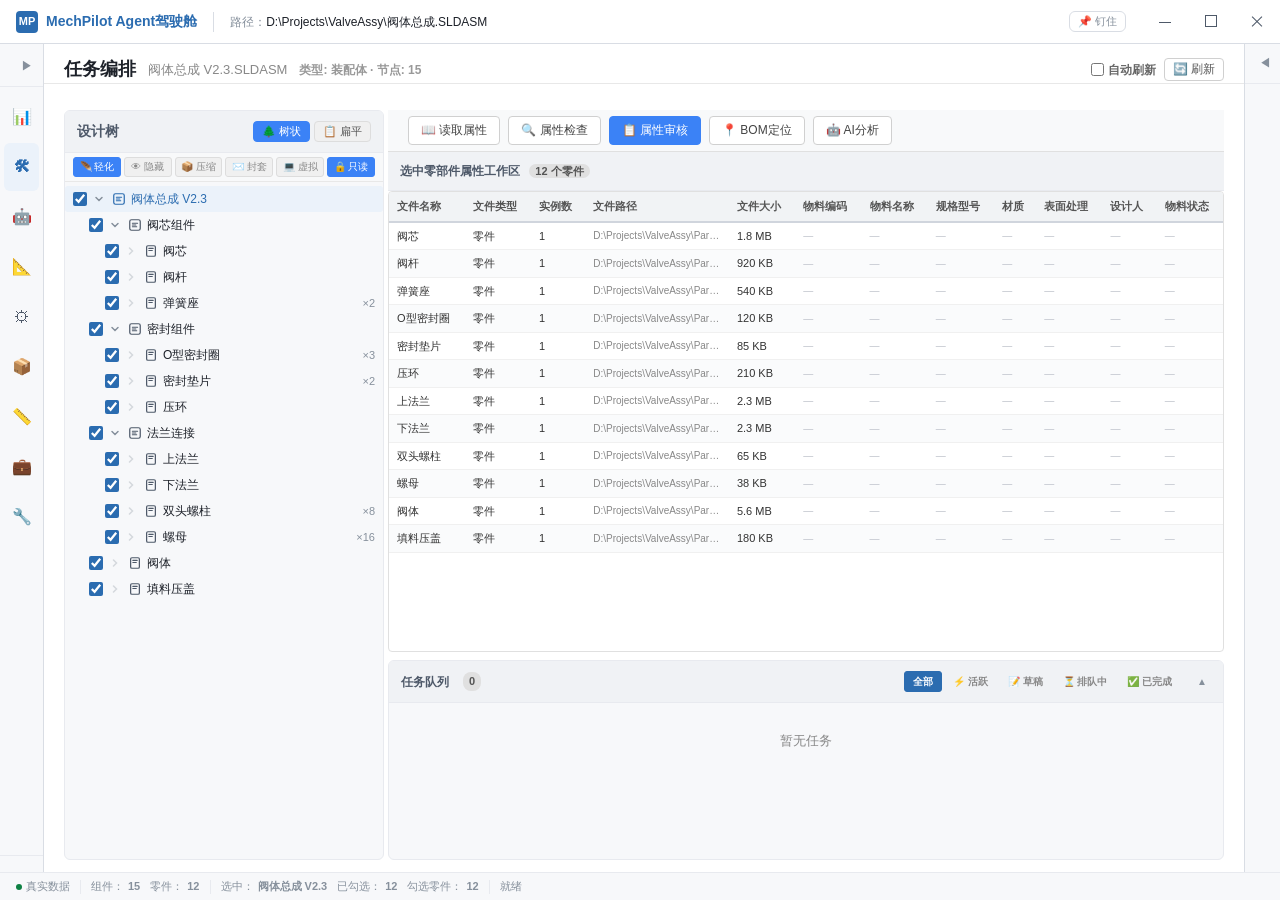
==== commit cd7c8e07: "feat(cockpit): CKP-005-06/06B 设计树筛选+勾选联动+属性工作区+C#数据层修复 CKP-005-06 前端: - 设计树6筛选按钮(轻化/隐藏/压缩/封套/虚拟/只读) " ====
--- a/src/SwAgentAddin/frontend/property-workbench/index.html
+++ b/src/SwAgentAddin/frontend/property-workbench/index.html
@@ -17,6 +17,7 @@
       <nav class="sidebar" id="sidebar">
         <div class="sidebar-header">
           <span class="sidebar-logo">AICockpit</span>
+          <button class="sidebar-toggle" id="sidebar-toggle" title="收起导航">◀</button>
         </div>
         <ul class="sidebar-nav" id="sidebar-nav">
           <li data-page="dashboard"><span class="nav-icon">&#x1F4CA;</span><span class="nav-label">总览</span></li>
--- a/src/SwAgentAddin/frontend/property-workbench/styles.css
+++ b/src/SwAgentAddin/frontend/property-workbench/styles.css
@@ -234,6 +234,29 @@
   padding: 14px 14px 12px;
   border-bottom: 1px solid var(--border-light);
 }
+.sidebar-toggle {
+  margin-left: auto;
+  background: none;
+  border: none;
+  color: var(--text-dim);
+  cursor: pointer;
+  font-size: 12px;
+  padding: 2px 4px;
+  border-radius: 3px;
+  line-height: 1;
+}
+.sidebar-toggle:hover {
+  background: var(--bg-hover);
+  color: var(--text);
+}
+/* 折叠状态 */
+.sidebar.collapsed { width: 44px; min-width: 44px; }
+.sidebar.collapsed .sidebar-logo { display: none; }
+.sidebar.collapsed .nav-label { display: none; }
+.sidebar.collapsed .sidebar-version { display: none; }
+.sidebar.collapsed .sidebar-nav { padding: 6px 4px; }
+.sidebar.collapsed .sidebar-nav li { justify-content: center; padding: 12px 4px; }
+.sidebar.collapsed .sidebar-header { padding: 14px 6px 12px; }
 .sidebar-logo {
   font-weight: 700;
   font-size: 15px;
@@ -623,6 +646,12 @@
 }
 .tree-row.selected .tree-icon {
   color: var(--accent);
+}
+.tree-icon-pdm {
+  color: #0d9488;
+}
+.tree-row.selected .tree-icon-pdm {
+  color: #0f766e;
 }
 .tree-name {
   flex: 1;
@@ -1329,8 +1358,14 @@
 
 /* ── Workspace（任务编排） ─────────────────────────── */
 .workspace-page { display: flex; flex-direction: column; flex: 1; min-height: 0; height: 100%; overflow: hidden; }
-.workspace-page .page-subtitle { font-size: 13px; color: #888; font-weight: normal; margin-left: 8px; }
+/* CKP-004-19: 标题栏合并模型信息 + 刷新控件 */
+.ws-title-bar { padding: 8px 20px; flex-shrink: 0; display: flex; align-items: center; gap: 12px; border-bottom: 1px solid #e8e8e8; }
+.ws-title-bar .page-subtitle { font-size: 13px; color: #888; font-weight: normal; margin-left: 0; }
+.ws-title-info { font-size: 12px; color: #999; }
+.ws-title-actions { display: flex; align-items: center; gap: 8px; margin-left: auto; }
 .workspace-page .page-title { padding: 12px 20px 0; flex-shrink: 0; }
+/* 旧的 context bar 隐藏 */
+.ws-context-bar { display: none; }
 
 .ws-context-bar { display: flex; align-items: center; gap: 12px; padding: 8px 20px; background: #f8f9fa; border-bottom: 1px solid #e8e8e8; font-size: 12px; flex-shrink: 0; }
 .ws-ctx-item { color: #555; }
@@ -1359,15 +1394,17 @@
 /* CKP-004-13: two-column layout (no ws-right) */
 .ws-layout {
   display: grid;
-  grid-template-columns: minmax(260px, 320px) minmax(520px, 1fr);
-  gap: 12px;
+  grid-template-columns: minmax(200px, 320px) 4px minmax(400px, 1fr);
+  gap: 0;
   height: 100%;
   min-height: 0;
 }
 .ws-left, .ws-center { min-width: 0; min-height: 0; }
 .ws-left { display: flex; flex-direction: column; border: 1px solid var(--border-light); border-radius: var(--radius); background: var(--bg-panel); overflow: hidden; }
+.ws-resizer { width: 4px; cursor: col-resize; background: transparent; transition: background 0.15s; }
+.ws-resizer:hover, .ws-resizer.active { background: var(--accent); }
 .ws-center { display: flex; flex-direction: column; min-height: 0; }
-.ws-right { display: none; } /* CKP-004-13: merged into ws-center */
+.ws-right { display: none; }
 
 /* Task list */
 .task-count { font-size: 11px; background: #e0e0e0; color: #555; padding: 1px 6px; border-radius: 8px; margin-left: 6px; }
@@ -1397,11 +1434,37 @@
 .tree-mode-btn:hover { background: #e8e8e8; }
 .tree-mode-btn.active { background: #3b82f6; color: #fff; border-color: #3b82f6; }
 
+/* 设计树标题 + 模式按钮 */
+.tree-panel-header { display: flex; align-items: center; gap: 12px; }
+.tree-title { font-size: 14px; font-weight: 600; }
+.tree-mode-btns { display: flex; gap: 4px; margin-left: auto; }
+.tree-mode-btns .tree-mode-btn { font-size: 11px; padding: 2px 8px; }
+
+/* ── Tree filter bar ── */
+.tree-filter-bar {
+  display: grid;
+  grid-template-columns: repeat(6, 1fr);
+  gap: 3px;
+  padding: 4px 8px;
+  background: #f8f9fa;
+  border-bottom: 1px solid #e8e8e8;
+}
+.tree-filter-btn {
+  background: #f0f0f0; border: 1px solid #ddd;
+  border-radius: 3px; padding: 2px 4px; font-size: 10px;
+  cursor: pointer; color: #888; text-align: center;
+  white-space: nowrap; overflow: hidden; text-overflow: ellipsis;
+  min-width: 0;
+}
+.tree-filter-btn:hover { background: #e0e0e0; color: #555; }
+.tree-filter-btn.active { background: #3b82f6; color: #fff; border-color: #3b82f6; }
+
 /* ── Flat view (CKP-004-09: checkbox + name + instance, assembly/part sections) ── */
 .flat-summary-header { display: flex; gap: 16px; padding: 6px 8px; background: #f8f9fa; border-radius: 4px; margin-bottom: 8px; font-size: 12px; }
 .flat-stat b { color: #333; }
 .flat-section { margin-bottom: 10px; }
-.flat-section-title { font-size: 12px; font-weight: 600; color: #555; padding: 4px 4px 6px; border-bottom: 1px solid #e8e8e8; margin-bottom: 4px; }
+.flat-section-title { display: flex; align-items: center; gap: 4px; font-size: 12px; font-weight: 600; color: #555; padding: 4px 4px 6px; border-bottom: 1px solid #e8e8e8; margin-bottom: 4px; }
+.flat-section-title .flat-col-check { width: 20px; display: flex; align-items: center; justify-content: center; flex-shrink: 0; }
 .flat-table { border: 1px solid #e8e8e8; border-radius: 4px; overflow: hidden; }
 .flat-row { display: grid; grid-template-columns: 32px 1fr 60px; align-items: center; padding: 5px 8px; font-size: 12px; border-bottom: 1px solid #f0f0f0; cursor: pointer; }
 .flat-row:last-child { border-bottom: none; }
@@ -1411,7 +1474,9 @@
 .flat-header:hover { background: #fafafa; }
 .flat-col-check { display: flex; align-items: center; justify-content: center; }
 .flat-checkbox { width: 14px; height: 14px; margin: 0; cursor: pointer; accent-color: #3b82f6; }
-.flat-col-name { overflow: hidden; text-overflow: ellipsis; white-space: nowrap; }
+.flat-col-name { overflow: hidden; text-overflow: ellipsis; white-space: nowrap; display: flex; align-items: center; gap: 4px; min-width: 0; }
+.flat-col-name .tree-icon { flex-shrink: 0; }
+.flat-col-name-text { overflow: hidden; text-overflow: ellipsis; white-space: nowrap; min-width: 0; }
 .flat-col-qty { text-align: center; color: #666; }
 
 /* ── Summary table (property card) ─────────────────── */
@@ -1505,6 +1570,16 @@
   font-style: italic;
   font-size: 10px;
 }
+/* CKP-004-19 Bug 6: 文件路径列宽减半，可选中复制 */
+.prop-table td.prop-file-path {
+  max-width: 130px;
+  overflow: hidden;
+  text-overflow: ellipsis;
+  user-select: text;
+  cursor: text;
+  font-size: 10px;
+  color: #888;
+}
 .prop-empty-info {
   text-align: center;
   padding: 20px;
@@ -1513,7 +1588,7 @@
 }
 
 /* ── Task queue (5×2 single-row cards, height 300px) ── */
-.task-queue-panel { display: flex; flex-direction: column; margin-top: 8px; flex: 0 0 auto; height: 300px; min-height: 240px; border: 1px solid var(--border-light); border-radius: var(--radius); background: var(--bg-panel); overflow: hidden; }
+.task-queue-panel { display: flex; flex-direction: column; margin-top: 8px; flex: 0 0 200px; height: 200px; min-height: 200px; max-height: 200px; border: 1px solid var(--border-light); border-radius: var(--radius); background: var(--bg-panel); overflow: hidden; }
 .tq-panel-header { display: flex; align-items: center; gap: 8px; }
 .tq-filter-bar { display: flex; gap: 2px; margin-left: auto; flex-shrink: 0; }
 .tq-filter-tab { display: inline-block; padding: 2px 8px; font-size: 10px; border-radius: 3px; cursor: pointer; color: #888; background: transparent; border: 1px solid transparent; }
@@ -1521,20 +1596,29 @@
 .tq-filter-tab.active { background: var(--accent); color: #fff; font-weight: 600; border-color: var(--accent); }
 .task-queue-container { flex: 1 1 auto; min-height: 0; overflow-y: auto; padding: 4px; }
 
+/* CKP-004-22: 任务队列折叠 */
+.task-queue-panel.collapsed { flex: 0 0 auto; height: auto; max-height: none; min-height: auto; }
+.task-queue-panel.collapsed .task-queue-container,
+.task-queue-panel.collapsed .job-status-inline { display: none; }
+.tq-collapse-btn { background: none; border: none; cursor: pointer; color: var(--text-dim); font-size: 10px; padding: 0 4px; margin-left: 4px; }
+.tq-collapse-btn:hover { color: var(--text); }
+
 /* 5×2 grid: each cell is a single-row 6-column task */
 .tq-card-grid { display: grid; grid-template-columns: repeat(2, minmax(0, 1fr)); gap: 3px; align-content: start; }
-.tq-card { display: grid; grid-template-columns: 24px 64px 1fr 28px 50px auto; align-items: center; gap: 4px; background: var(--bg); border: 1px solid var(--border-light); border-radius: 3px; padding: 3px 6px; cursor: pointer; font-size: 10px; min-width: 0; }
+/* 列宽比：序号5% | 类型15% | ID20% | 对象10% | 时间15% | 状态15% | 操作20% */
+.tq-card { display: grid; grid-template-columns: 5fr 15fr 20fr 10fr 15fr 15fr 20fr; align-items: center; gap: 4px; background: var(--bg); border: 1px solid var(--border-light); border-radius: 3px; padding: 3px 6px; cursor: pointer; font-size: 10px; min-width: 0; width: 100%; box-sizing: border-box; }
 .tq-card:hover { background: var(--accent-light); border-color: var(--accent); }
 .tq-card.tq-current { background: var(--bg-active); border-color: var(--accent); }
 
-.tq-col-pos { text-align: center; color: var(--text-dim); font-size: 10px; font-weight: 600; }
-.tq-col-type { overflow: hidden; text-overflow: ellipsis; white-space: nowrap; font-size: 10px; color: var(--text-sec); }
-.tq-col-id { font-family: var(--mono); font-size: 9px; color: var(--text-dim); overflow: hidden; text-overflow: ellipsis; white-space: nowrap; min-width: 0; }
-.tq-col-obj { text-align: center; font-size: 10px; color: var(--text-dim); }
-.tq-col-status { text-align: center; }
-.tq-col-act { display: flex; gap: 3px; justify-content: flex-end; white-space: nowrap; }
-
-.tq-badge { font-size: 10px; padding: 1px 6px; border-radius: 8px; flex-shrink: 0; }
+.tq-col-pos { min-width: 0; text-align: center; color: var(--text-dim); font-size: 10px; font-weight: 600; }
+.tq-col-type { min-width: 0; overflow: hidden; text-overflow: ellipsis; white-space: nowrap; font-size: 10px; color: var(--text-sec); }
+.tq-col-id { min-width: 0; font-family: var(--mono); font-size: 9px; color: var(--text-dim); overflow: hidden; text-overflow: ellipsis; white-space: nowrap; }
+.tq-col-obj { min-width: 0; text-align: center; font-size: 10px; color: var(--text-dim); }
+.tq-col-time { min-width: 0; font-family: var(--mono); font-size: 9px; color: var(--text-dim); text-align: center; white-space: nowrap; overflow: hidden; text-overflow: ellipsis; }
+.tq-col-status { min-width: 0; text-align: center; overflow: hidden; }
+.tq-col-act { min-width: 0; display: flex; gap: 2px; justify-content: flex-end; align-items: center; flex-wrap: nowrap; overflow: hidden; }
+
+.tq-badge { font-size: 9px; padding: 1px 4px; border-radius: 8px; flex-shrink: 1; max-width: 100%; overflow: hidden; text-overflow: ellipsis; white-space: nowrap; display: inline-block; }
 .tq-badge.ok { background: #dcfce7; color: #16a34a; }
 .tq-badge.err { background: #fee2e2; color: #dc2626; }
 .tq-badge.run { background: #fef3c7; color: #d97706; }
@@ -1542,7 +1626,7 @@
 .tq-badge.draft { background: #e0e7ff; color: #4f46e5; }
 
 /* Buttons — match HTML theme (use --accent, consistent with action bar) */
-.tq-btn { display: inline-block; background: var(--bg); border: 1px solid var(--border); border-radius: 3px; padding: 2px 8px; font-size: 10px; cursor: pointer; color: var(--text-sec); transition: all var(--transition); }
+.tq-btn { display: inline-block; background: var(--bg); border: 1px solid var(--border); border-radius: 3px; padding: 2px 4px; font-size: 9px; cursor: pointer; color: var(--text-sec); transition: all var(--transition); min-width: 0; flex: 0 1 auto; white-space: nowrap; }
 .tq-btn:hover { background: var(--bg-hover); color: var(--text); }
 .tq-submit { background: var(--accent); color: #fff; border-color: var(--accent); }
 .tq-submit:hover { background: #1a5a99; color: #fff; }
@@ -1588,6 +1672,7 @@
   .dashboard-grid { grid-template-columns: 1fr; }
   .ws-body { overflow-y: auto; }
   .ws-layout { grid-template-columns: 1fr; height: auto; min-height: 0; }
+  .ws-resizer { display: none; }
   .ws-left, .ws-right { min-height: 240px; }
   .ws-center { display: flex; flex-direction: column; }
   .prop-workbench { min-height: 240px; }
